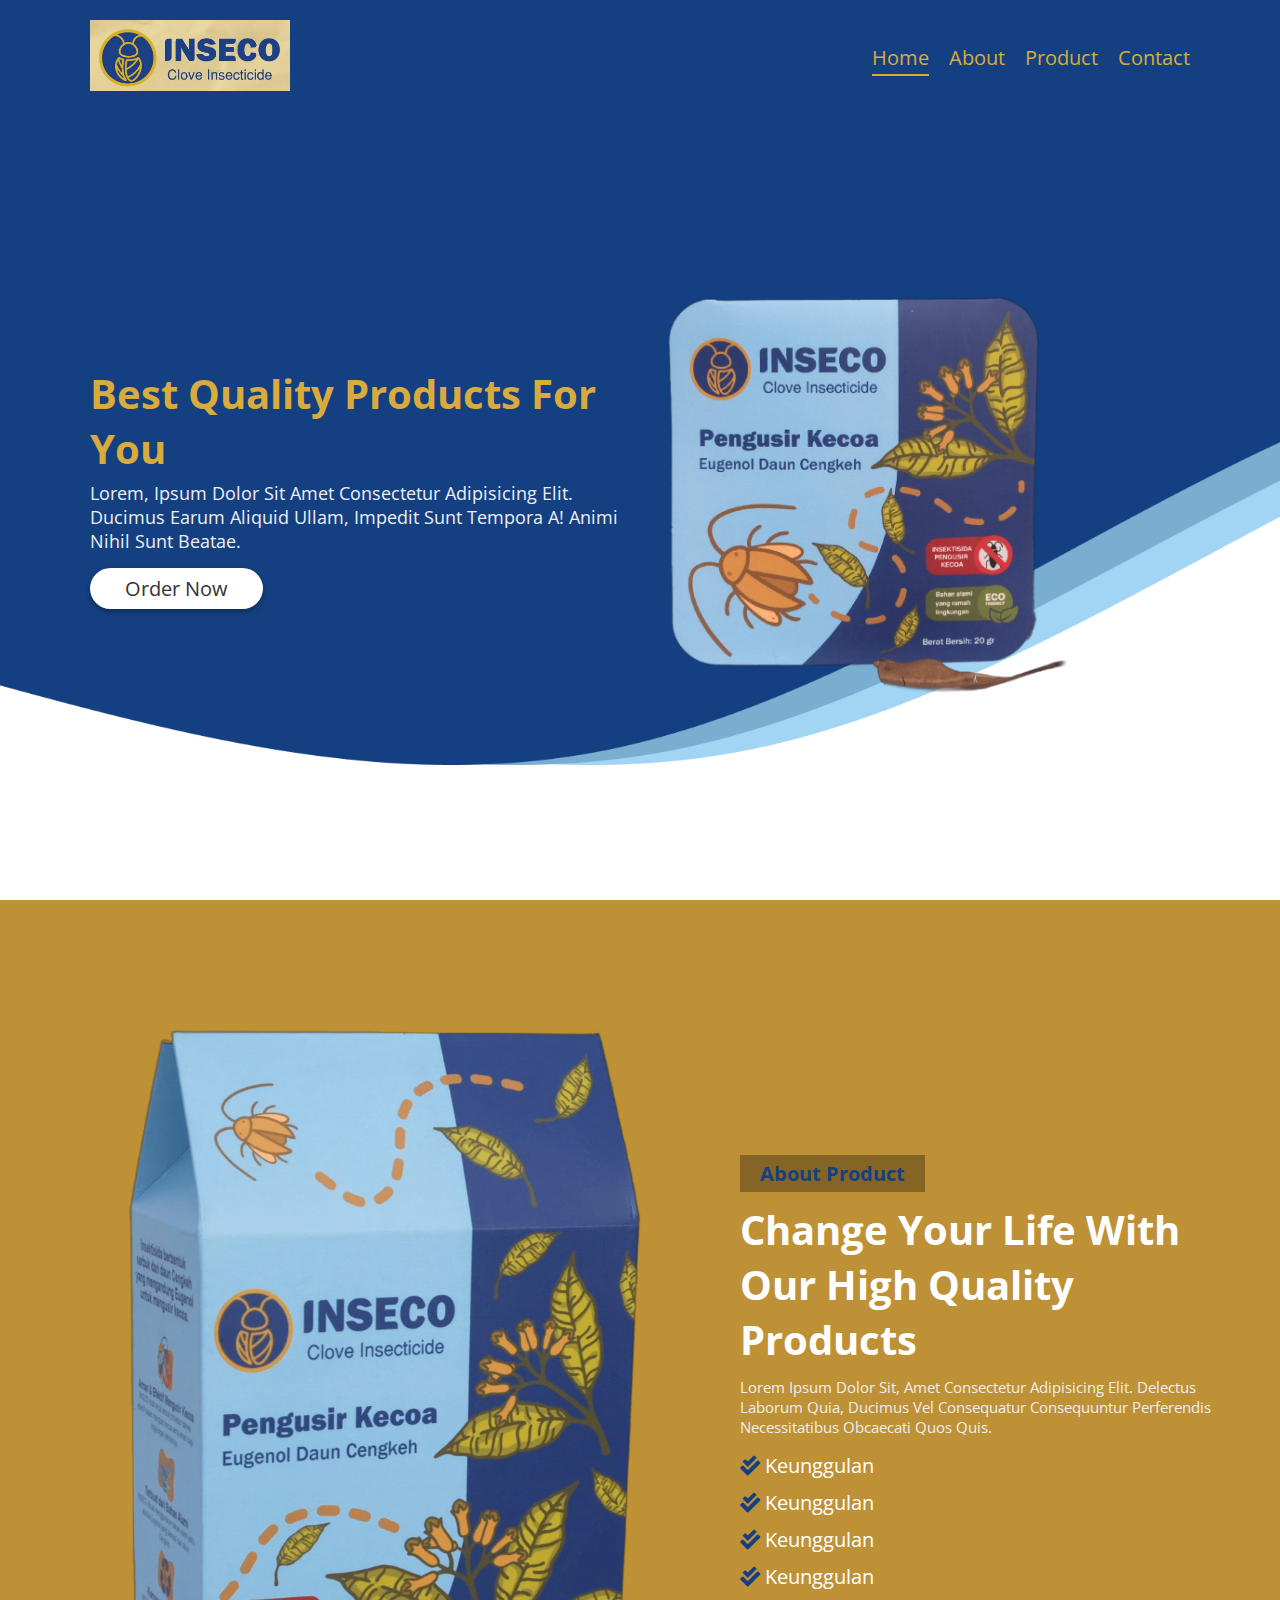
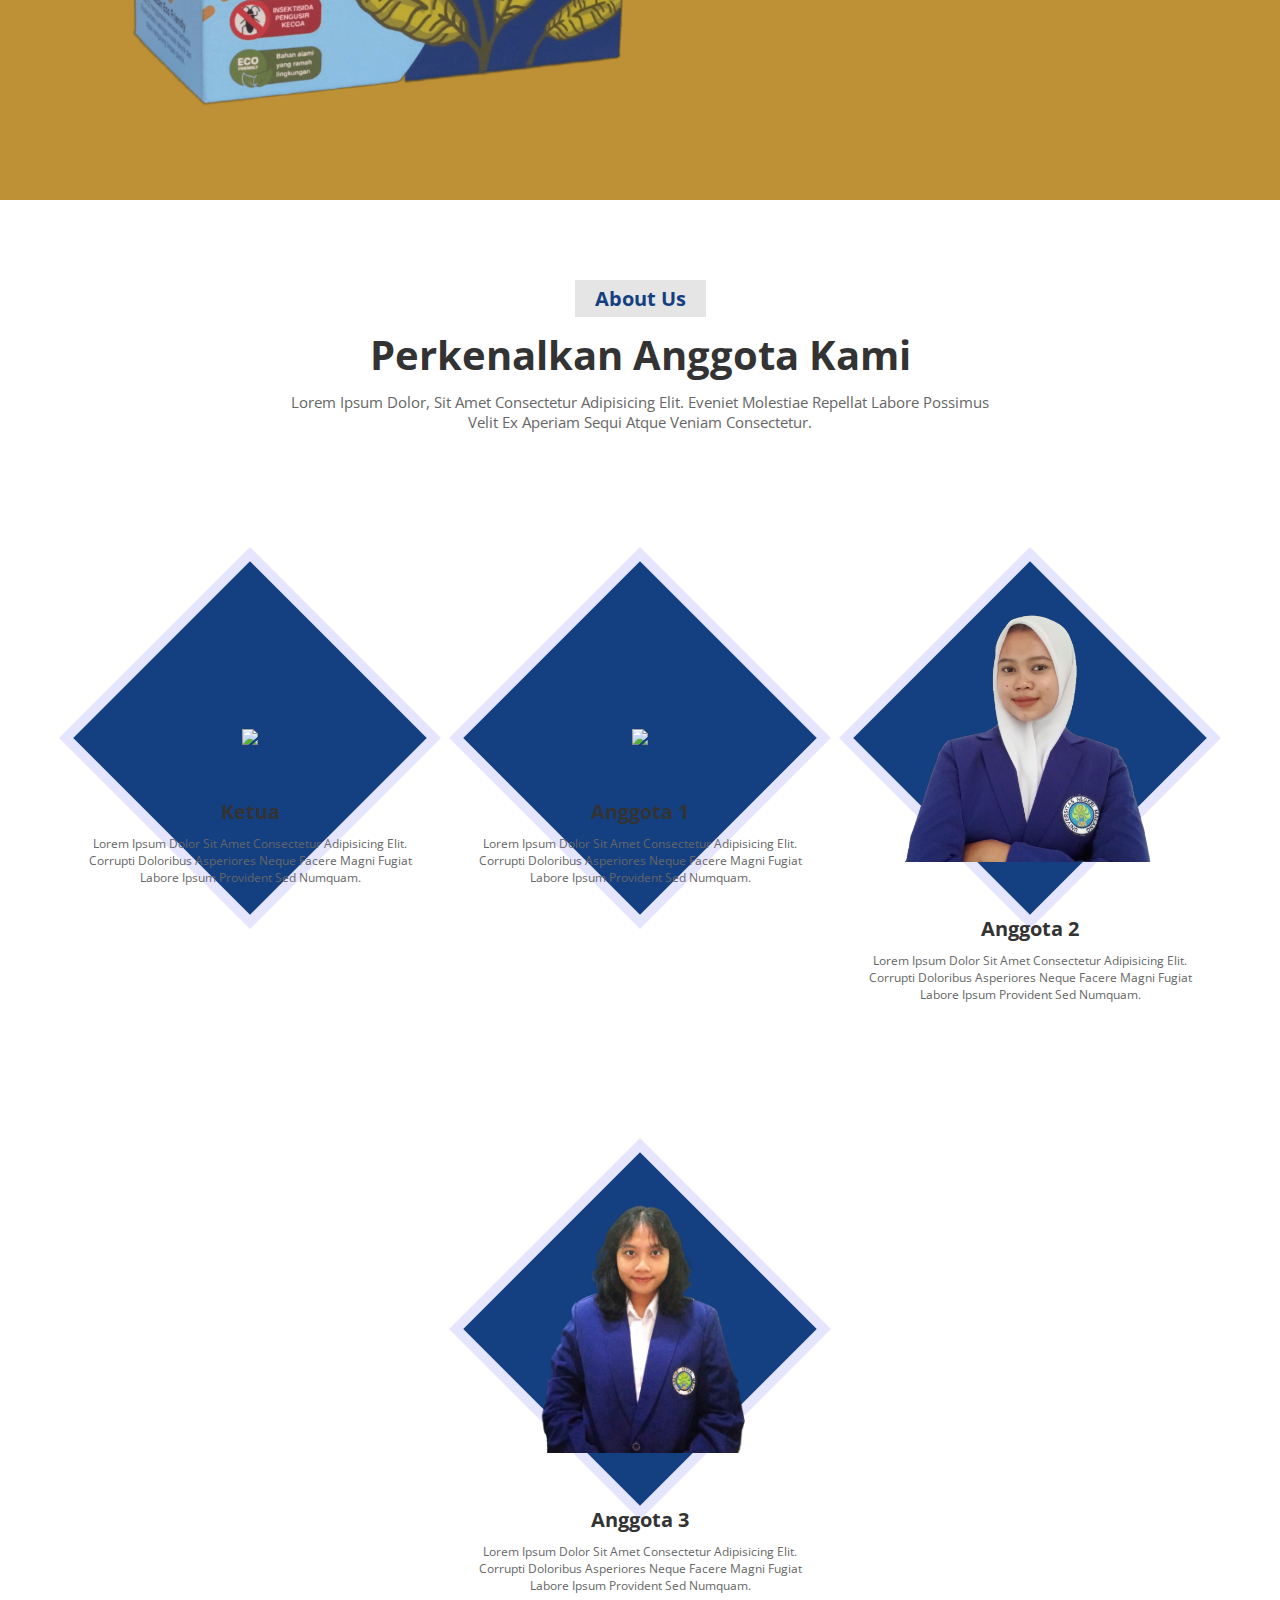
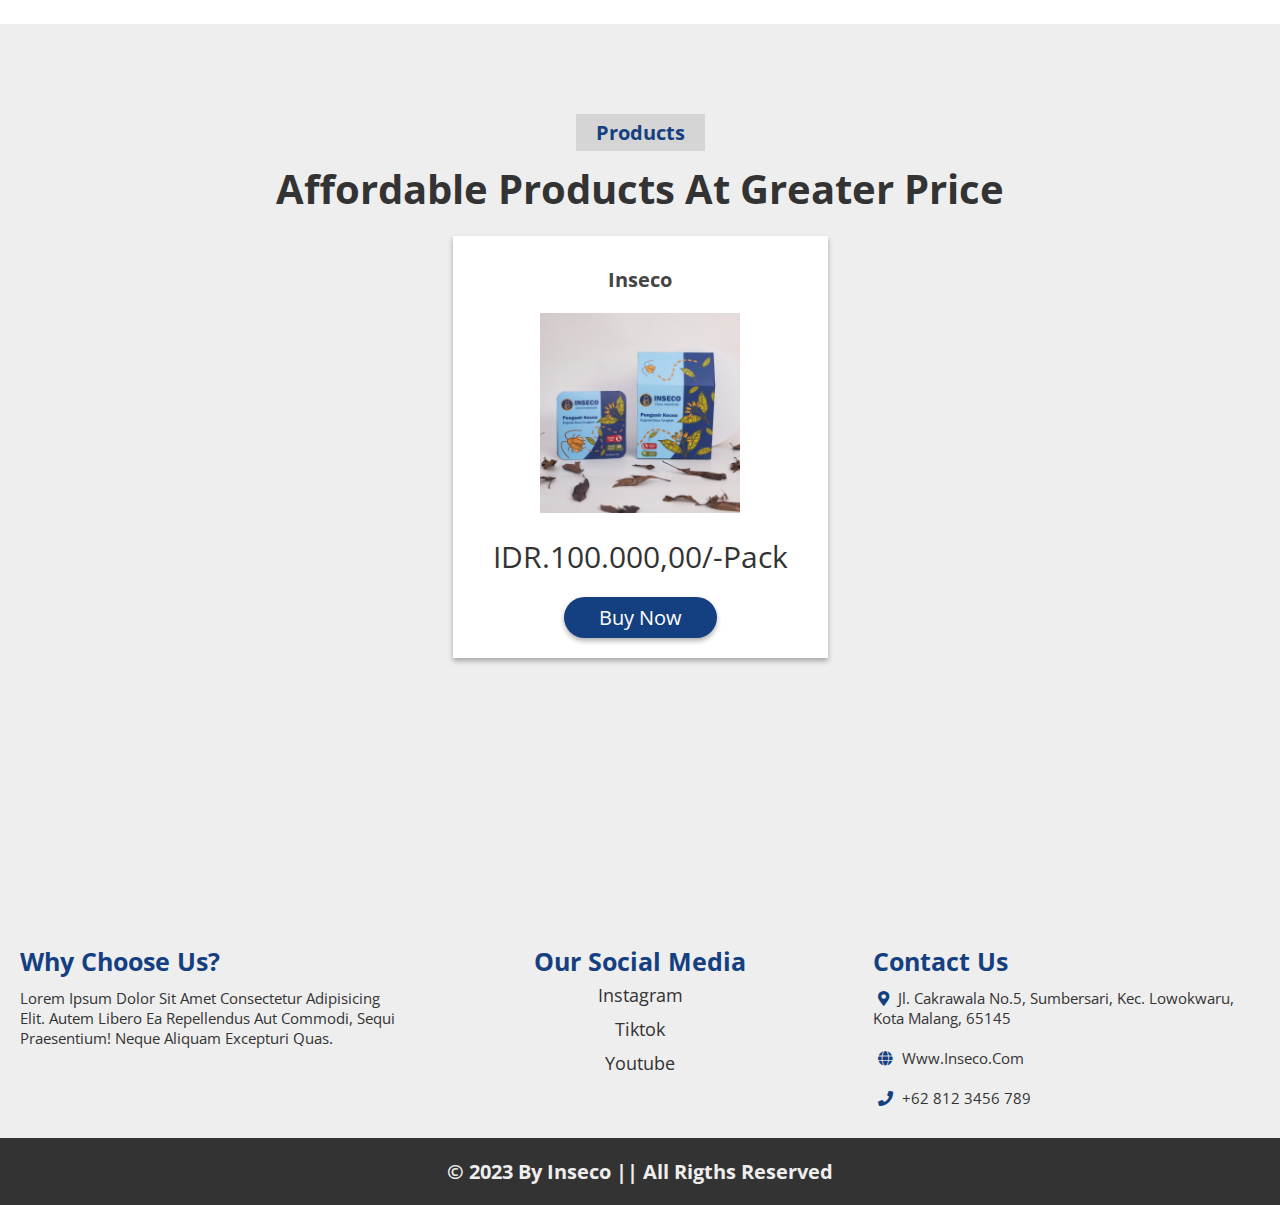
==== index.html @ 04ae98c9 "- Adding Mayor Section" ====
<!DOCTYPE html>
<html lang="en">
<head>
    <meta charset="UTF-8">
    <meta name="viewport" content="width=device-width, initial-scale=1.0">
    <title>Complete Responsive Product Landing Page Website Design Tutorial</title>

    <!-- google fonts cdn link  -->
    <link rel="preconnect" href="https://fonts.gstatic.com">
    <link href="https://fonts.googleapis.com/css2?family=Open+Sans:wght@300;400;600&display=swap" rel="stylesheet">

    <!-- font awesome cdn link  -->
    <link rel="stylesheet" href="https://cdnjs.cloudflare.com/ajax/libs/font-awesome/5.15.2/css/all.min.css">

    <!-- custom css file link  -->
    <link rel="stylesheet" href="style.css">

</head>
<body>
    
<!-- heading section starts  -->

<header>

    <a href="#" class="logo">
        <!-- <i class="fas fa-headphones"></i>BeatUp -->
        <img src="logo.png" alt="">
    </a>

    <div id="menu" class="fas fa-bars"></div>

    <nav class="navbar">
        <ul>
            <li><a class="active" href="#home">home</a></li>
            <li><a href="#about">about</a></li>
            <li><a href="#product">product</a></li>
            <li><a href="#contact">contact</a></li>
        </ul>
    </nav>

</header>

<!-- heading section ends -->

<!-- home section starts  -->

<section class="home" id="home">

    <div class="content">
        <h1>best quality products for you</h1>
        <p>Lorem, ipsum dolor sit amet consectetur adipisicing elit. Ducimus earum aliquid ullam, impedit sunt tempora a! Animi nihil sunt beatae.</p>
        <a href="#"><button class="btn">order now</button></a>
    </div>

    <div class="image">
        <img src="assets/img/home.png" alt="">
    </div>

</section>

<!-- home section ends -->

<!-- about section starts  -->

<section class="about" id="about">

    <div class="image">
        <img src="assets/img/about.png" alt="">
    </div>

    <div class="content">
        <h1 class="heading">about product</h1>
        <h3>change your life with our high quality products</h3>
        <p>Lorem ipsum dolor sit, amet consectetur adipisicing elit. Delectus laborum quia, ducimus vel consequatur consequuntur perferendis necessitatibus obcaecati quos quis.</p>
        <ul>
            <li> <i class="fas fa-check-double"></i> keunggulan </li>
            <li> <i class="fas fa-check-double"></i> keunggulan </li>
            <li> <i class="fas fa-check-double"></i> keunggulan </li>
            <li> <i class="fas fa-check-double"></i> keunggulan </li>
        </ul>
    </div>

</section>

<!-- about section ends -->

<!-- features section starts  -->

<section class="features" id="features">

<h1 class="heading">About Us</h1>

<h1 class="title">Perkenalkan Anggota Kami</h1>

<p class="description">Lorem ipsum dolor, sit amet consectetur adipisicing elit. Eveniet molestiae repellat labore possimus velit ex aperiam sequi atque veniam consectetur.</p>

<div class="box-container">

    <div class="box">
        <img src="assets/img/c1.png">
        <h3>Ketua</h3>
        <p>Lorem ipsum dolor sit amet consectetur adipisicing elit. Corrupti doloribus asperiores neque facere magni fugiat labore ipsum provident sed numquam.</p>
    </div>

    <div class="box">
        <img src="assets/img/c2.png">
        <h3>Anggota 1</h3>
        <p>Lorem ipsum dolor sit amet consectetur adipisicing elit. Corrupti doloribus asperiores neque facere magni fugiat labore ipsum provident sed numquam.</p>
    </div>

    <div class="box">
        <img src="assets/img/c3.png">
        <h3>Anggota 2</h3>
        <p>Lorem ipsum dolor sit amet consectetur adipisicing elit. Corrupti doloribus asperiores neque facere magni fugiat labore ipsum provident sed numquam.</p>
    </div>

    <div class="box">
        <img src="assets/img/c4.png">
        <h3>Anggota 3</h3>
        <p>Lorem ipsum dolor sit amet consectetur adipisicing elit. Corrupti doloribus asperiores neque facere magni fugiat labore ipsum provident sed numquam.</p>
    </div>

</div>

</section>

<!-- features section ends -->

<!-- Product section starts  -->

<section class="product" id="product">

<h1 class="heading">products</h1>

<h1 class="title">affordable products at greater price</h1>

<div class="box-container">

    <div class="box">
        <h3>inseco</h3>
        <img src="assets/img/2.jpg" alt="">
        <span class="price">IDR.100.000,00/-pack</span>
        <a href="#"><button class="btn">buy now</button></a>
    </div>

    <!-- <div class="box">
        <h3>new headphones</h3>
        <img src="images/product-2.png" alt="">
        <span class="price">$40/-</span>
        <a href="#"><button class="btn">buy now</button></a>
    </div>

    <div class="box">
        <h3>new headphones</h3>
        <img src="images/product-3.png" alt="">
        <span class="price">$60/-</span>
        <a href="#"><button class="btn">buy now</button></a>
    </div>

    <div class="box">
        <h3>new headphones</h3>
        <img src="images/product-4.png" alt="">
        <span class="price">$55/-</span>
        <a href="#"><button class="btn">buy now</button></a>
    </div> -->

</div>

</section>

<!-- Product section ends -->

<!-- contact section starts  -->

<!-- <section class="contact" id="contact">

<h1 class="heading">contact</h1>

<h1 class="title">contact us for latest updates</h1>

<form action="">

    <div class="inputBox">
        <input type="text" placeholder="first name">
        <input type="text" placeholder="last name">
    </div>

    <div class="inputBox">
        <input type="email" placeholder="your email">
        <input type="password" placeholder="your password">
    </div>

    <textarea name="" id="" cols="30" rows="10" placeholder="message"></textarea>

    <input type="submit" value="message" class="btn">

</form>

</section> -->

<!-- contact section ends -->

<!-- faq section starts  -->

<!-- <section class="faq" id="faq">

<h1 class="heading">FAQ</h1>

<h1 class="title">what people asks from us</h1>

<div class="row">

    <div class="image">
        <img src="images/faq-img.svg" alt="">
    </div>

    <div class="accordion-container">

        <div class="accordion">
            <h1 class="accordion-heading">
                Lorem ipsum dolor sit amet consectetur adipisicing elit. Dolor, animi!
            </h1>
            <p class="accordion-content">
                Lorem ipsum dolor sit amet consectetur adipisicing elit. Praesentium ipsam, fuga sit nostrum minus culpa cumque veniam earum facilis architecto.
                Lorem ipsum dolor sit amet consectetur, adipisicing elit. Quos, cupiditate.
            </p>
        </div>

        <div class="accordion">
            <h1 class="accordion-heading">
                Lorem ipsum dolor sit amet consectetur adipisicing elit. Dolor, animi!
            </h1>
            <p class="accordion-content">
                Lorem ipsum dolor sit amet consectetur adipisicing elit. Praesentium ipsam, fuga sit nostrum minus culpa cumque veniam earum facilis architecto.
                Lorem ipsum dolor sit amet consectetur, adipisicing elit. Quos, cupiditate.
            </p>
        </div>

        <div class="accordion">
            <h1 class="accordion-heading">
                Lorem ipsum dolor sit amet consectetur adipisicing elit. Dolor, animi!
            </h1>
            <p class="accordion-content">
                Lorem ipsum dolor sit amet consectetur adipisicing elit. Praesentium ipsam, fuga sit nostrum minus culpa cumque veniam earum facilis architecto.
                Lorem ipsum dolor sit amet consectetur, adipisicing elit. Quos, cupiditate.
            </p>
        </div>

        <div class="accordion">
            <h1 class="accordion-heading">
                Lorem ipsum dolor sit amet consectetur adipisicing elit. Dolor, animi!
            </h1>
            <p class="accordion-content">
                Lorem ipsum dolor sit amet consectetur adipisicing elit. Praesentium ipsam, fuga sit nostrum minus culpa cumque veniam earum facilis architecto.
                Lorem ipsum dolor sit amet consectetur, adipisicing elit. Quos, cupiditate.
            </p>
        </div>

        <div class="accordion">
            <h1 class="accordion-heading">
                Lorem ipsum dolor sit amet consectetur adipisicing elit. Dolor, animi!
            </h1>
            <p class="accordion-content">
                Lorem ipsum dolor sit amet consectetur adipisicing elit. Praesentium ipsam, fuga sit nostrum minus culpa cumque veniam earum facilis architecto.
                Lorem ipsum dolor sit amet consectetur, adipisicing elit. Quos, cupiditate.
            </p>
        </div>

    </div>

</div>

</section> -->

<!-- faq section ends -->

<!-- footer section starts  -->

<section class="footer">

<div class="box-container">

    <div class="box">
        <h3>why choose us?</h3>
        <p>Lorem ipsum dolor sit amet consectetur adipisicing elit. Autem libero ea repellendus aut commodi, sequi praesentium! Neque aliquam excepturi quas.</p>
    </div>

    <div class="box">
        <h3>Our Social Media</h3>
        <a href="#">Instagram</a>
        <a href="#">Tiktok</a>
        <a href="#">Youtube</a>
    </div>

    <div class="box">
        <h3>Contact Us</h3>
        <p> <i class="fas fa-map-marker-alt"></i> Jl. Cakrawala No.5, Sumbersari, Kec. Lowokwaru, Kota Malang, 65145 </p>
        <p> <i class="fas fa-globe"></i> www.inseco.com </p>
        <p> <i class="fas fa-phone"></i> +62 812 3456 789</p>
    </div>

</div>

<h1 class="credit">&#169; 2023 by Inseco || All rigths reserved</h1>

</section>

<!-- footer section ends -->























<!-- jquery cdn link  -->
<script src="https://cdnjs.cloudflare.com/ajax/libs/jquery/3.5.1/jquery.min.js"></script>

<!-- custom js file link  -->
<script src="main.js"></script>

</body>
</html>
---- style.css ----
:root{
    --main-color-1:#144081;
    --main-color-2:#79AED0;
    --main-color-3:#A2D5F4;
    --secondary-color-1:#BE9136;
    --secondary-color-2:#D9AA3E;
    --secondary-color-3:#E9CC92;
}

*{
    font-family: 'Open Sans', sans-serif;
    margin:0; padding:0;
    box-sizing: border-box;
    outline: none;
    text-decoration: none;
    transition: all .2s linear;
    text-transform: capitalize;
}

*::selection{
    background:var(--main-color-1);
    color:#fff;
}

html{
    font-size: 62.5%;
    overflow-x: hidden;
}

body{
    overflow-x: hidden;
}

.btn{
    font-size: 2rem;
    padding:.7rem 3.5rem;
    border-radius: 5rem;
    color:#fff;
    background:var(--main-color-1);
    margin-top: 1rem;
    box-shadow: 0 .3rem .5rem rgba(0,0,0,.3);
    cursor: pointer;
    border:none;
    overflow: hidden;
    position: relative;
    z-index: 0;
}

.btn::before{
    content: '';
    position: absolute;
    top:0; right: 0;
    height:100%;
    width:0%;
    background:var(--secondary-color-1);
    z-index: -1;
    transition: .2s linear;
}

.btn:hover::before{
    left: 0;
    width:100%;
}

.heading{
    padding:.5rem 2rem;
    font-size: 2rem;
    background:rgba(0,0,0,.1);
    color:var(--main-color-1);
    display: inline-block;
    margin:1rem 0;
}

.title{
    font-size: 4rem;
    color:#333;
    padding:0 1rem;
    text-align: center;
}

header{
    width:100%;
    display: flex;
    align-items: center;
    justify-content: space-between;
    position: fixed;
    top:0; left: 0;
    z-index: 1000;
    padding:2rem 7%;
    background:var(--main-color-1);
}

header .logo{
    /* font-size: 1rem;
    color:#fff; */
}

header .logo img{
    width: 200px;
}

/* header .logo i{
    padding:0 .5rem;
} */

header .navbar ul{
    display: flex;
    align-items: center;
    justify-content: space-between;
    list-style: none;
}

header .navbar ul li a{
    font-size: 2rem;
    margin-left: 2rem;
    color:var(--secondary-color-2);
    position: relative;
}

header .navbar ul li a::before{
    content: '';
    position: absolute;
    bottom:-.5rem; right:0;
    width:0%;
    height:.2rem;
    background:var(--secondary-color-2);
    transition: .2s linear;
}

header .navbar ul li a.active::before,
header .navbar ul li a:hover::before{
    left:0;
    width:100%;
}

header #menu{
    font-size: 3rem;
    color:#fff;
    cursor: pointer;
    display: none;
}

.home{
    min-height: 100vh;
    display: flex;
    align-items: center;
    justify-content: center;
    flex-wrap: wrap;
    background:url(hero-img.png) no-repeat;
    background-size: 140% 85%;
    background-position: top;
    padding:1.5rem 7%;
    padding-top: 4rem;;
}

.home .image{
    flex:1 1 40rem;
    padding-top: 6rem;
}

.home .image img{
    width:80%;
}

.home .content{
    flex:1 1 40rem;
    padding-top: 5rem;
}

.home .content h1{
    font-size: 4rem;
    color:var(--secondary-color-2);
}

.home .content p{
    font-size: 1.8rem;
    color:#eee;
    padding:.5rem 0;
}

.home .content .btn{
    background:#fff;
    color:#333;
}

.home .content .btn:hover{
    color:#fff;
}

.about{
    min-height: 100vh;
    display: flex;
    align-items: center;
    justify-content: center;
    flex-wrap: wrap;
    background:var(--secondary-color-1);
    padding:2rem;
    padding-top: 6rem;
}

.about .image{
    flex:1 1 40rem;
    text-align: center;
    padding:4rem 0;
}

.about .image img{
    height:80vh;
}

.about .content{
    flex:1 1 40rem;
}

.about .content h3{
    font-size: 4rem;
    color:#fff;
}

.about .content .heading{
    background:rgba(0,0,0,.3);
}

.about .content p{
    font-size: 1.5rem;
    color:#eee;
    padding:1rem 0;
}

.about .content ul li{
    list-style: none;
    font-size: 2rem;
    color:#fff;
    padding:.5rem 0;
}

.about .content ul li i{
    color:var(--main-color-1);
}

.features{
    min-height: 100vh;
    text-align: center;
    padding-top: 7rem;
}

.features .description{
    padding:1rem 0;
    margin:0 auto;
    width:70rem;
    color:#666;
    font-size: 1.5rem;
}

.features .box-container{
    display: flex;
    align-items: center;
    justify-content: center;
    flex-wrap: wrap;
}

.features .box-container .box{
    margin:2rem;
    width:35rem;
    z-index: 0;
    position: relative;
}

.features .box-container .box::before{
    content: '';
    position: absolute;
    top:50%; left:50%;
    transform: translate(-50%, -50%) rotate(45deg);
    background:var(--main-color-1);
    height: 25rem;
    width: 25rem;
    z-index: -1;
    box-shadow: 0 0 0 1rem rgba(0, 0, 255, .1);
}

.features .box-container .box img{
    margin-top: 150px;
    width: 250px;
    /* margin-bottom: 8rem; */
}

.features .box-container .box i{
    color: var(--main-color-1);
    font-size: 4.5rem;
    margin:8rem 0;
}

.features .box-container .box h3{
    color:#333;
    font-size: 2rem;
    margin-top: 50px;
}

.features .box-container .box p{
    color:#666;
    font-size: 1.2rem;
    padding:1rem 0;
}

.product{
    min-height: 100vh;
    text-align: center;
    background:#eee;
    padding:1rem;
    padding-top: 8rem;
}

.product .box-container{
    display: flex;
    align-items: center;
    justify-content: center;
    flex-wrap: wrap;
    padding:1rem 0;
}

.product .box-container .box{
    margin:1rem;
    background:#fff;
    box-shadow: 0 .3rem .5rem rgba(0,0,0,.3);
    padding:2rem 4rem;
}

.product .box-container .box h3{
    padding:1rem 0;
    font-size: 2rem;
    color:#444;
}

.product .box-container .box .price{
    padding:1rem 0;
    font-size: 3rem;
    color:#333;
    display: block;
}

.product .box-container .box img{
    height:20rem;
    width:20rem;
    margin:1rem 0;
}

.contact{
    min-height: 100vh;
    text-align: center;
    background:linear-gradient(rgba(0,0,0,.7),rgba(0,0,0,.7)), url(../images/contact.jpg) no-repeat;
    background-position: center;
    background-size: cover;
    background-attachment: fixed;
    padding:1rem;
    padding-top: 8rem;
}

.contact .heading{
    background:rgba(0,0,0,.5);
    color:#fff;
}

.contact .title{
    color:#fff;
}

.contact form{
    width:85%;
    margin:1rem auto;
}

.contact form .inputBox{
    display: flex;
    justify-content: space-between;
    flex-wrap: wrap;
}

.contact form .inputBox input, .contact form textarea{
    height:4rem;
    width:49%;
    padding:0 1rem;
    margin:1rem 0;
    font-size: 2rem;
    border:.2rem solid #eee;
    background:none;
    text-transform: none;
    color:#fff;
}

.contact form .inputBox input::placeholder, .contact form textarea::placeholder{
    color:#ccc;
}

.contact form .inputBox input:focus, .contact form textarea:focus{
    border-color:var(--main-color-1);
}

.contact form textarea{
    height:20rem;
    width:100%;
    padding:1rem;
    resize: none;
}

.contact form .btn:hover{
    background:#fff;
    color:#333;
}

.faq{
    text-align: center;
    padding:.5rem;
    padding-top: 8rem;
    min-height: 100vh;
}

.faq .row{
    display: flex;
    align-items: center;
    justify-content: center;
    flex-wrap: wrap;
}

.faq .row .image{
    flex:1 1 40rem;
    padding:.5rem;
}

.faq .row .image img{
    height:65vh;
    width:100%;
}

.faq .row .accordion-container{
    flex:1 1 40rem;
    padding:1rem;
}

.faq .row .accordion-container .accordion{
    text-align: left;
    padding:.5rem 0;
}

.faq .row .accordion-container .accordion .accordion-heading{
    color:#fff;
    background:var(--main-color-1);
    padding:1rem;
    font-size: 1.8rem;
    cursor: pointer;
}

.faq .row .accordion-container .accordion .accordion-content{
    color:#333;
    padding:1rem;
    font-size: 1.3rem;
    border:.2rem solid var(--main-color-1);
    display: none;
}

.faq .row .accordion-container .accordion:nth-child(1) .accordion-content{
    display: block;
}

.footer{
    background:#eee;
}

.footer .box-container{
    display: flex;
    justify-content: center;
    flex-wrap: wrap;
}

.footer .box-container .box{
    flex:1 1 30rem;
    margin:2rem;
}

.footer .box-container .box h3{
    font-size: 2.5rem;
    color:var(--main-color-1);
}

.footer .box-container .box p{
    font-size: 1.5rem;
    color:#333;
    padding:1rem 0;
}

.footer .box-container .box p i{
    padding:0 .5rem;
    color:var(--main-color-1);
}

.footer .box-container .box:nth-child(2){
    text-align: center;
}

.footer .box-container .box a{
    font-size: 1.8rem;
    display:block;
    color:#333;
    padding:.5rem 0;
}

.footer a:hover{
    text-decoration: underline;
}

.footer .credit{
    padding:2rem 1rem;
    text-align: center;
    background:#333;
    color:#eee;
    font-size: 2rem;
}

.footer .credit a{
    color:#fff;
}



/* media queries  */

@media (max-width:930px){
    .home .content {
        padding-top: 10rem;
    }

    .home .image{
        padding-top: 3rem;
    }

    .home .image img{
        width: 100%;
    }
}

@media (max-width:768px){

    html{
        font-size: 55%;
    }

    header #menu{
        display: block;
    }
    
    header .navbar{
        position: fixed;
        top:-120%; left:0;
        width:100%;
        background:#fff;
        opacity: 0;
    }

    header .navbar ul{
        padding:2rem 0;
        flex-flow: column;
        justify-content: center;
    }

    header .navbar ul li a{
        font-size: 2.5rem;
        color:#333;
        display: block;
        margin:1rem 0;
    }

    header .navbar ul li a::before{
        background:#333;
    }

    .fa-times{
        transform: rotate(180deg);
    }

    header .navbar.nav-toggle{
        top:7.4rem;
        opacity: 1;
    }

    .home .content{
        text-align: center;
    }

    .features .description{
        width:auto;
        padding:1rem;
    }

    .contact form{
        width:95%;
    }

}

@media (max-width:500px){

    html{
        font-size: 50%;
    }

    .home .content h1{
        font-size: 3.5rem;
    }

    .about .image img{
        width:80%;
        height:auto;
    }

    .contact form .inputBox input{
        width:100%; 
    }

}
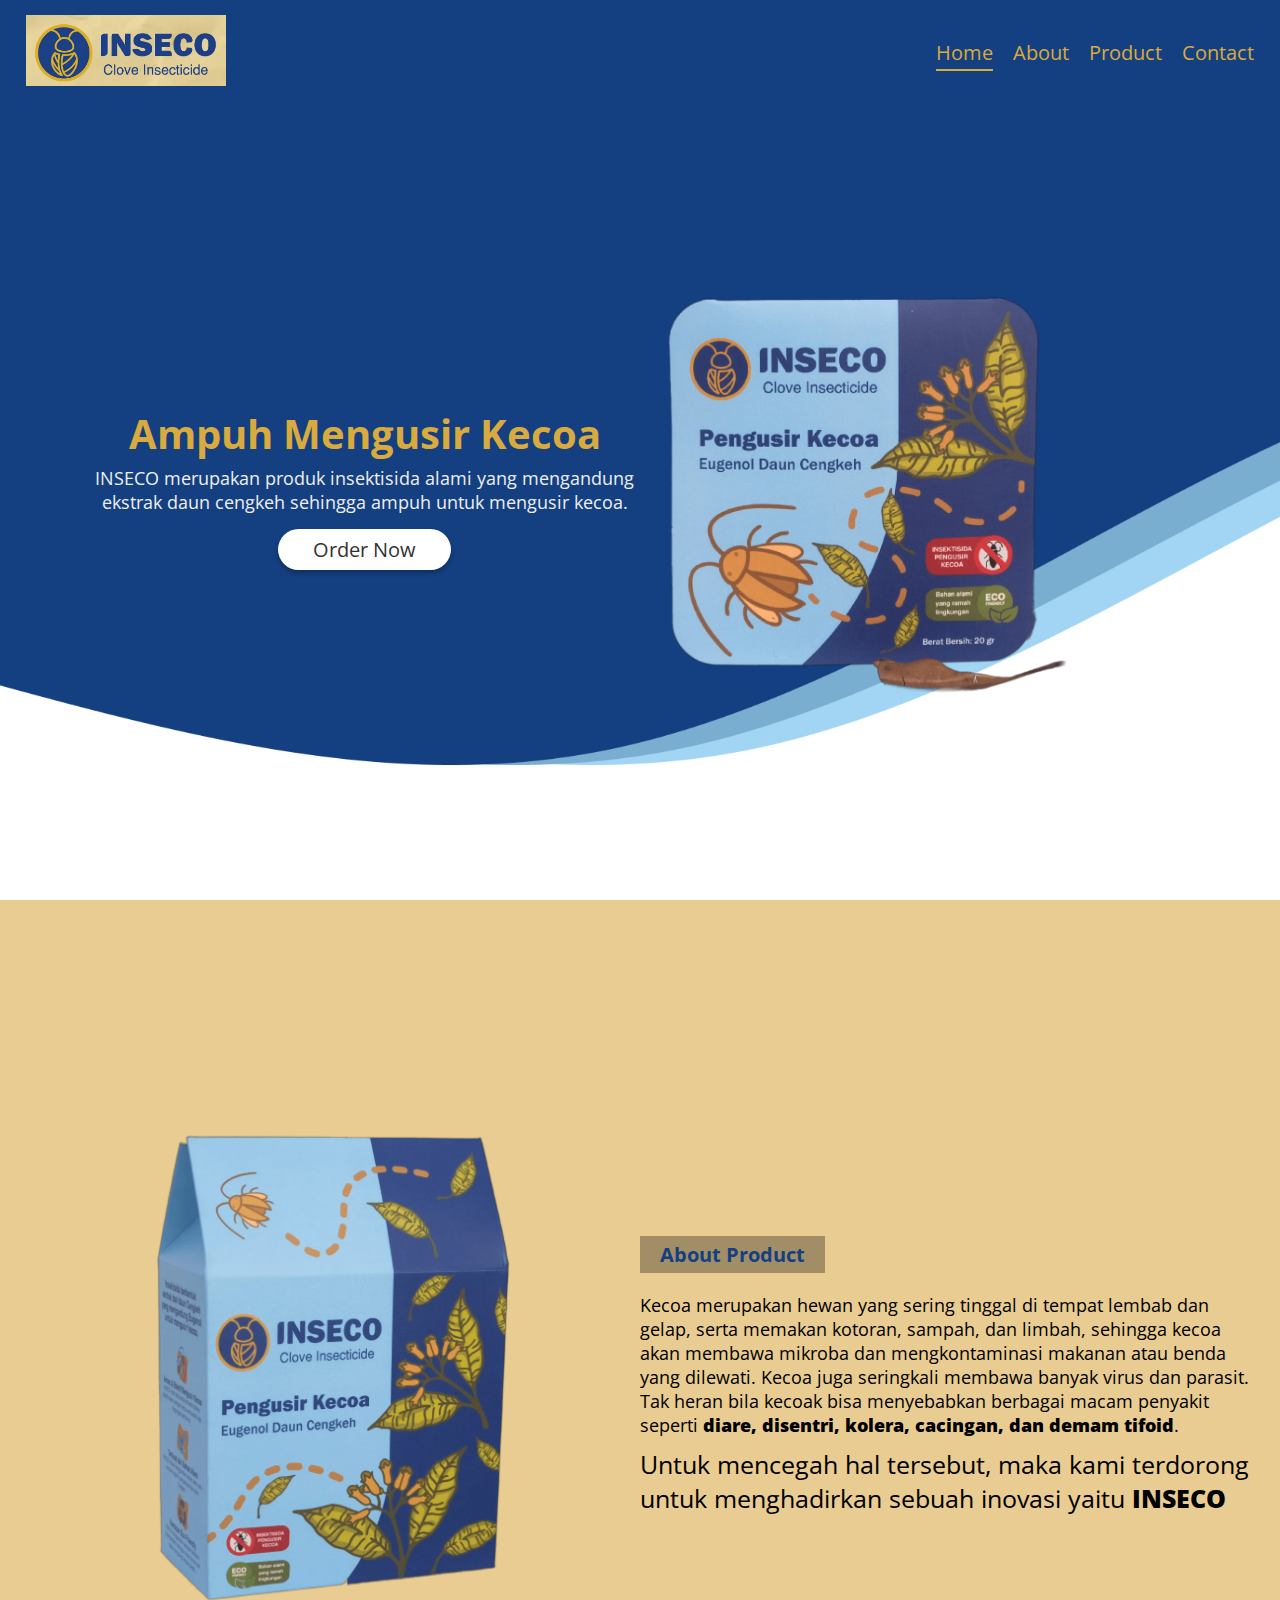
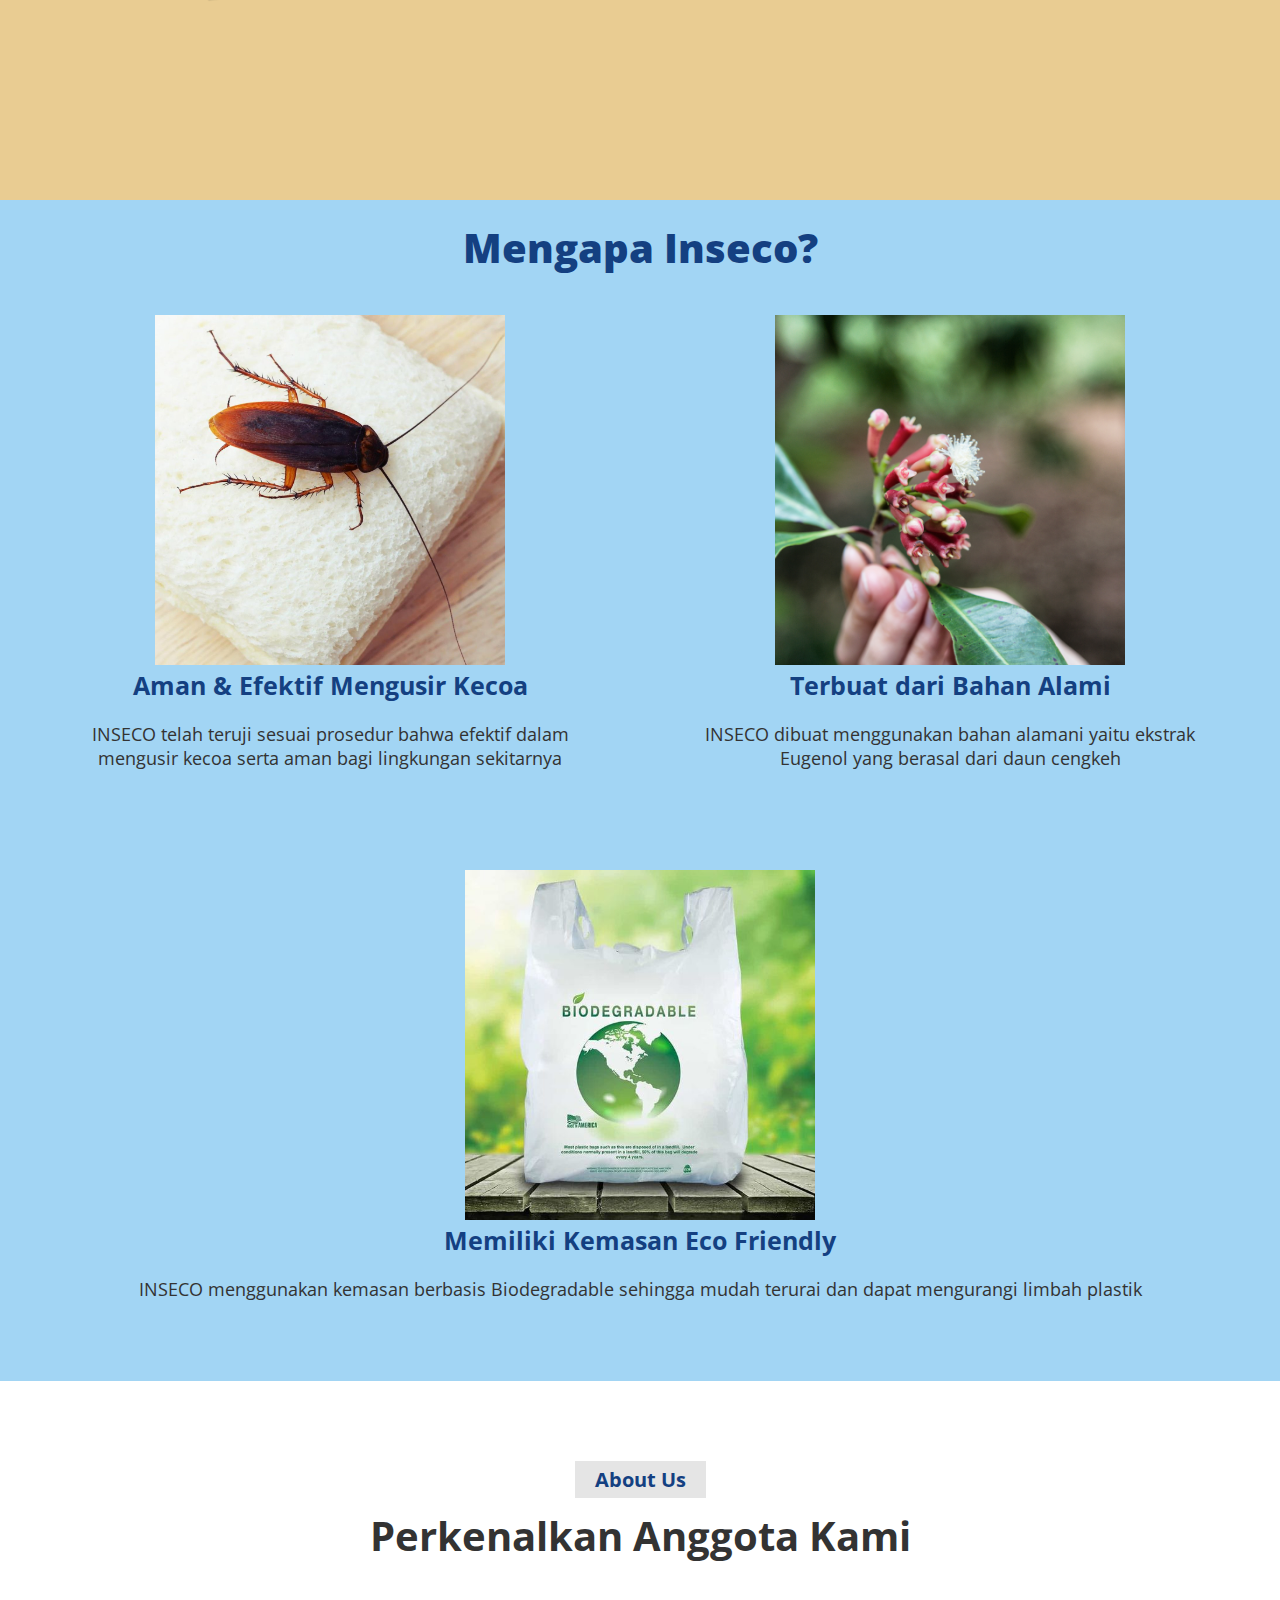
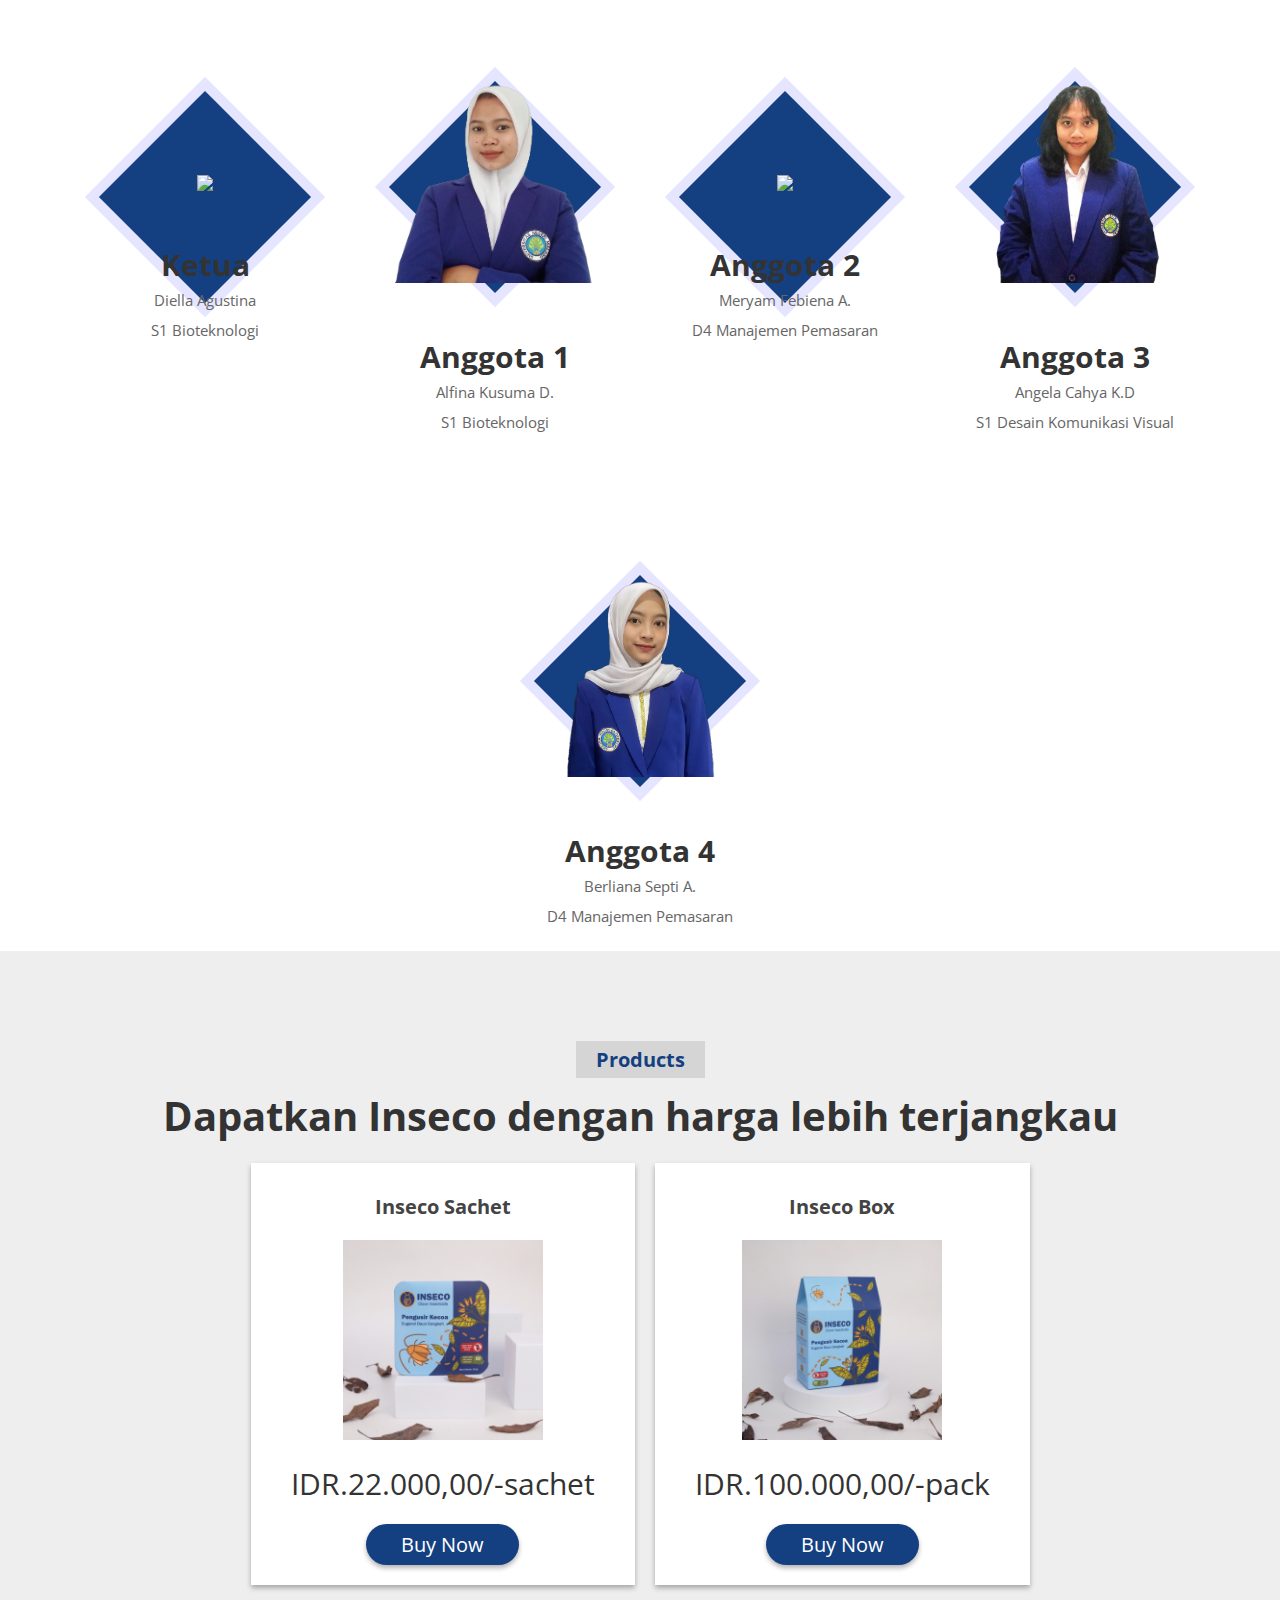
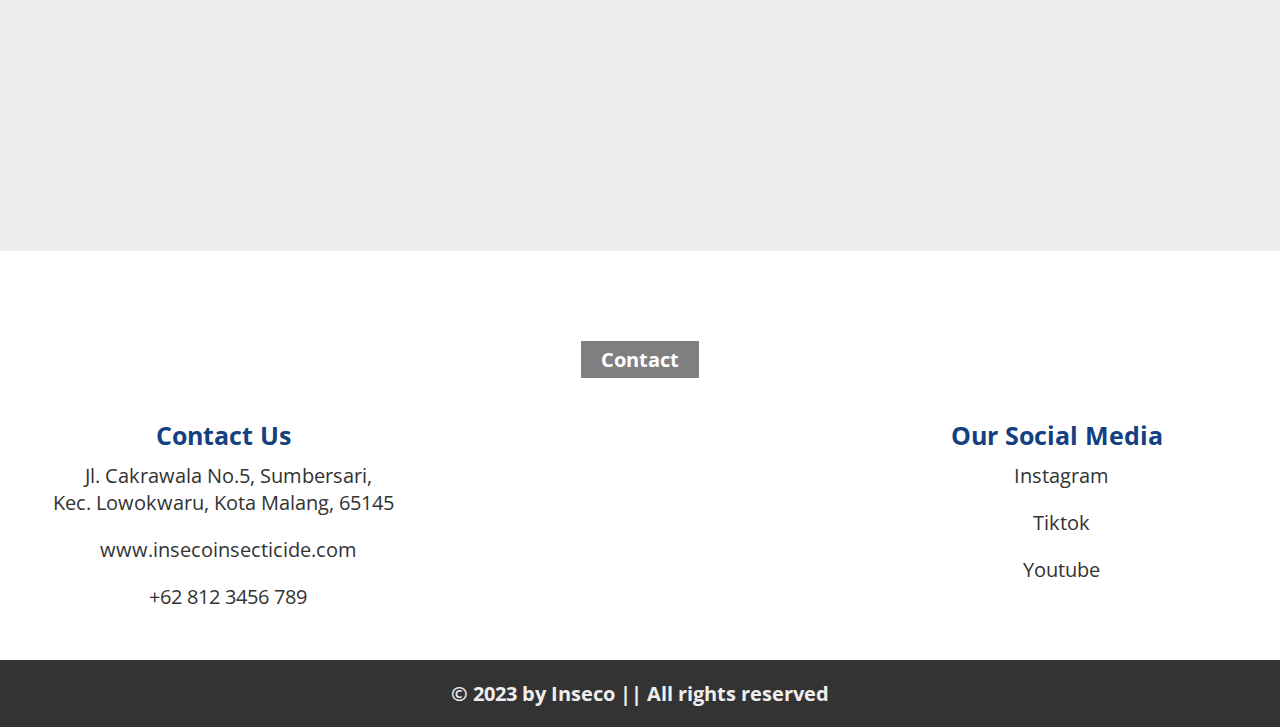
==== commit 639242f5: "- Adding Contact Section and Product Page" ====
--- a/index.html
+++ b/index.html
@@ -3,337 +3,403 @@
 <head>
     <meta charset="UTF-8">
     <meta name="viewport" content="width=device-width, initial-scale=1.0">
-    <title>Complete Responsive Product Landing Page Website Design Tutorial</title>
+    <title>Inseco</title>
 
     <!-- google fonts cdn link  -->
     <link rel="preconnect" href="https://fonts.gstatic.com">
     <link href="https://fonts.googleapis.com/css2?family=Open+Sans:wght@300;400;600&display=swap" rel="stylesheet">
 
     <!-- font awesome cdn link  -->
-    <link rel="stylesheet" href="https://cdnjs.cloudflare.com/ajax/libs/font-awesome/5.15.2/css/all.min.css">
+    <link rel="stylesheet" href="https://cdnjs.cloudflare.com/ajax/libs/font-awesome/6.4.2/css/all.min.css" integrity="sha512-z3gLpd7yknf1YoNbCzqRKc4qyor8gaKU1qmn+CShxbuBusANI9QpRohGBreCFkKxLhei6S9CQXFEbbKuqLg0DA==" crossorigin="anonymous" referrerpolicy="no-referrer" />
 
     <!-- custom css file link  -->
-    <link rel="stylesheet" href="style.css">
+    <link rel="stylesheet" href="assets/css/style.css">
 
 </head>
 <body>
     
-<!-- heading section starts  -->
-
-<header>
-
-    <a href="#" class="logo">
-        <!-- <i class="fas fa-headphones"></i>BeatUp -->
-        <img src="logo.png" alt="">
-    </a>
-
-    <div id="menu" class="fas fa-bars"></div>
-
-    <nav class="navbar">
-        <ul>
-            <li><a class="active" href="#home">home</a></li>
-            <li><a href="#about">about</a></li>
-            <li><a href="#product">product</a></li>
-            <li><a href="#contact">contact</a></li>
-        </ul>
-    </nav>
-
-</header>
-
-<!-- heading section ends -->
-
-<!-- home section starts  -->
-
-<section class="home" id="home">
-
-    <div class="content">
-        <h1>best quality products for you</h1>
-        <p>Lorem, ipsum dolor sit amet consectetur adipisicing elit. Ducimus earum aliquid ullam, impedit sunt tempora a! Animi nihil sunt beatae.</p>
-        <a href="#"><button class="btn">order now</button></a>
+    <!-- heading section starts  -->
+
+    <header>
+
+        <a href="#" class="logo">
+            <!-- <i class="fas fa-headphones"></i>BeatUp -->
+            <img src="logo.png" alt="">
+        </a>
+
+        <div id="menu" class="fas fa-bars"></div>
+
+        <nav class="navbar">
+            <ul>
+                <li><a class="active" href="#home">Home</a></li>
+                <li><a href="#about">About</a></li>
+                <li><a href="#product">Product</a></li>
+                <li><a href="#contact">Contact</a></li>
+            </ul>
+        </nav>
+
+    </header>
+
+    <!-- heading section ends -->
+
+    <!-- home section starts  -->
+
+    <section class="home" id="home">
+
+        <div class="content">
+            <h1>Ampuh Mengusir Kecoa</h1>
+            <p>
+                INSECO merupakan produk insektisida alami yang mengandung 
+                ekstrak daun cengkeh sehingga ampuh untuk mengusir kecoa.
+            </p>
+            <a href="#"><button class="btn">Order Now</button></a>
+        </div>
+
+        <div class="image">
+            <img src="assets/img/home.png" alt="">
+        </div>
+
+    </section>
+
+    <!-- home section ends -->
+
+    <!-- about section starts  -->
+
+    <section class="about" id="about">
+
+        <div class="image">
+            <img src="assets/img/about.png" alt="">
+        </div>
+
+        <div class="content">
+            <h1 class="heading">About Product</h1>
+            <p>
+                Kecoa merupakan hewan yang sering tinggal di tempat lembab dan gelap, serta 
+                memakan kotoran, sampah, dan limbah, sehingga kecoa akan membawa mikroba
+                dan mengkontaminasi makanan atau benda yang dilewati. Kecoa juga seringkali
+                membawa banyak virus dan parasit. Tak heran bila kecoak bisa menyebabkan 
+                berbagai macam penyakit seperti <span>diare, disentri, kolera, cacingan, dan demam tifoid</span>.
+            </p>
+            <h3>
+                Untuk mencegah hal tersebut, maka kami terdorong untuk menghadirkan sebuah 
+                inovasi yaitu <span>INSECO</span>
+            </h3>
+            <!-- <ul>
+                <li> <i class="fas fa-check-double"></i> keunggulan </li>
+                <li> <i class="fas fa-check-double"></i> keunggulan </li>
+                <li> <i class="fas fa-check-double"></i> keunggulan </li>
+                <li> <i class="fas fa-check-double"></i> keunggulan </li>
+            </ul> -->
+        </div>
+
+    </section>
+
+    <!-- about section ends -->
+
+    <section class="reasons">
+        <div class="content">
+            <h1 class="content">Mengapa Inseco?</h1>
+        </div>
+        <div class="box-container">
+            <div class="box">
+                <img src="assets/img/kecoa.jpg" alt="">
+                <h3>Aman & Efektif Mengusir Kecoa</h3>
+                <p>
+                    INSECO telah teruji sesuai prosedur bahwa efektif 
+                    dalam mengusir kecoa serta aman bagi lingkungan
+                    sekitarnya
+                </p>
+            </div>
+        
+            <div class="box">
+                <img src="assets/img/daun.png" alt="">
+                <h3>Terbuat dari Bahan Alami</h3>
+                <p>
+                    INSECO dibuat menggunakan bahan alamani yaitu ekstrak
+                    Eugenol yang berasal dari daun cengkeh
+                </p>
+            </div>
+        
+            <div class="box">
+                <img src="assets/img/kresek.jpg" alt="">
+                <h3>Memiliki Kemasan Eco Friendly</h3>
+                <p>
+                    INSECO menggunakan kemasan berbasis Biodegradable
+                    sehingga mudah terurai dan dapat mengurangi
+                    limbah plastik
+                </p>
+            </div>
+        
+        </div>
+    </section>
+
+    <!-- features section starts  -->
+
+    <section class="features" id="features">
+
+        <h1 class="heading">About Us</h1>
+
+        <h1 class="title">Perkenalkan Anggota Kami</h1>
+
+        <!-- <p class="description">Lorem ipsum dolor, sit amet consectetur adipisicing elit. Eveniet molestiae repellat labore possimus velit ex aperiam sequi atque veniam consectetur.</p> -->
+
+        <div class="box-container">
+
+            <div class="box">
+                <img src="assets/img/c1.png">
+                <h3>Ketua</h3>
+                <p>Diella Agustina</p>
+                <p>S1 Bioteknologi</p>
+            </div>
+
+            <div class="box">
+                <img src="assets/img/c3.png">
+                <h3>Anggota 1</h3>
+                <p>Alfina Kusuma D.</p> 
+                <p>S1 Bioteknologi</p>   
+            </div>
+
+            <div class="box">
+                <img src="assets/img/c2.png">
+                <h3>Anggota 2</h3>
+                <p>Meryam Febiena A.</p>
+                <p>D4 Manajemen Pemasaran</p>    
+            </div>
+
+            <div class="box">
+                <img src="assets/img/c4.png">
+                <h3>Anggota 3</h3>
+                <p>Angela Cahya K.D</p>    
+                <p>S1 Desain Komunikasi Visual</p>
+            </div>
+
+            <div class="box">
+                <img src="assets/img/c5.png">
+                <h3>Anggota 4</h3>
+                <p>Berliana Septi A.</p>
+                <p>D4 Manajemen Pemasaran</p>    
+            </div>
+        </div>
+
+    </section>
+
+    <!-- features section ends -->
+
+    <!-- Product section starts  -->
+
+    <section class="product" id="product">
+
+        <h1 class="heading">Products</h1>
+
+        <h1 class="title">Dapatkan Inseco dengan harga lebih terjangkau</h1>
+
+        <div class="box-container">
+
+            <div class="box">
+                <h3>Inseco Sachet</h3>
+                <img src="assets/img/5.jpg" alt="">
+                <span class="price">IDR.22.000,00/-sachet</span>
+                <a href="product_sachet.html"><button class="btn">Buy Now</button></a>
+            </div>
+
+            <div class="box">
+                <h3>Inseco Box</h3>
+                <img src="assets/img/7.jpg" alt="">
+                <span class="price">IDR.100.000,00/-pack</span>
+                <a href="product_box.html"><button class="btn">Buy Now</button></a>
+            </div>
+
+            <!--  <div class="box">
+                <h3>new headphones</h3>
+                <img src="images/product-3.png" alt="">
+                <span class="price">$60/-</span>
+                <a href="#"><button class="btn">buy now</button></a>
+            </div>
+
+            <div class="box">
+                <h3>new headphones</h3>
+                <img src="images/product-4.png" alt="">
+                <span class="price">$55/-</span>
+                <a href="#"><button class="btn">buy now</button></a>
+            </div> -->
+
+        </div>
+
+    </section>
+
+    <!-- Product section ends -->
+
+    <!-- contact section starts  -->
+
+    <section class="contact" id="contact">
+
+    <h1 class="heading">Contact</h1>
+
+    <!-- <h1 class="title">contact us for latest updates</h1> -->
+
+    <div class="contact-row">
+        <div class="social">
+            <div class="box">
+                <h3>Contact Us</h3>
+                <p> <i class="fas fa-map-marker-alt"></i> Jl. Cakrawala No.5, Sumbersari, <br>Kec. Lowokwaru, Kota Malang, 65145 </p>
+                <p> <i class="fas fa-globe"></i> www.insecoinsecticide.com </p>
+                <p> <i class="fas fa-phone"></i> +62 812 3456 789</p>
+            </div>
+        </div>
+
+        <div class="contact-image">
+            <img class="more" src="assets/img/WJY04866.jpg" alt="">
+            <img class="less" src="assets/img/contact.jpg" alt="">
+        </div>
+
+        <div class="address">
+            <div class="box">
+                <h3>Our Social Media</h3>
+                <a href="https://www.instagram.com/inseco_id/" target="_blank"> <i class="fa-brands fa-instagram"></i> Instagram</a>
+                <a href="https://www.tiktok.com/@inseco_id?_t=8foscscoqr0&_r=1" target="_blank"> <i class="fa-brands fa-tiktok"></i> Tiktok</a>
+                <a href="#"> <i class="fa-brands fa-youtube"></i>Youtube</a>
+            </div>
+        </div>
     </div>
 
-    <div class="image">
-        <img src="assets/img/home.png" alt="">
+    </section>
+
+    <!-- contact section ends -->
+
+    <!-- faq section starts  -->
+
+    <!-- <section class="faq" id="faq">
+
+    <h1 class="heading">FAQ</h1>
+
+    <h1 class="title">what people asks from us</h1>
+
+    <div class="row">
+
+        <div class="image">
+            <img src="images/faq-img.svg" alt="">
+        </div>
+
+        <div class="accordion-container">
+
+            <div class="accordion">
+                <h1 class="accordion-heading">
+                    Lorem ipsum dolor sit amet consectetur adipisicing elit. Dolor, animi!
+                </h1>
+                <p class="accordion-content">
+                    Lorem ipsum dolor sit amet consectetur adipisicing elit. Praesentium ipsam, fuga sit nostrum minus culpa cumque veniam earum facilis architecto.
+                    Lorem ipsum dolor sit amet consectetur, adipisicing elit. Quos, cupiditate.
+                </p>
+            </div>
+
+            <div class="accordion">
+                <h1 class="accordion-heading">
+                    Lorem ipsum dolor sit amet consectetur adipisicing elit. Dolor, animi!
+                </h1>
+                <p class="accordion-content">
+                    Lorem ipsum dolor sit amet consectetur adipisicing elit. Praesentium ipsam, fuga sit nostrum minus culpa cumque veniam earum facilis architecto.
+                    Lorem ipsum dolor sit amet consectetur, adipisicing elit. Quos, cupiditate.
+                </p>
+            </div>
+
+            <div class="accordion">
+                <h1 class="accordion-heading">
+                    Lorem ipsum dolor sit amet consectetur adipisicing elit. Dolor, animi!
+                </h1>
+                <p class="accordion-content">
+                    Lorem ipsum dolor sit amet consectetur adipisicing elit. Praesentium ipsam, fuga sit nostrum minus culpa cumque veniam earum facilis architecto.
+                    Lorem ipsum dolor sit amet consectetur, adipisicing elit. Quos, cupiditate.
+                </p>
+            </div>
+
+            <div class="accordion">
+                <h1 class="accordion-heading">
+                    Lorem ipsum dolor sit amet consectetur adipisicing elit. Dolor, animi!
+                </h1>
+                <p class="accordion-content">
+                    Lorem ipsum dolor sit amet consectetur adipisicing elit. Praesentium ipsam, fuga sit nostrum minus culpa cumque veniam earum facilis architecto.
+                    Lorem ipsum dolor sit amet consectetur, adipisicing elit. Quos, cupiditate.
+                </p>
+            </div>
+
+            <div class="accordion">
+                <h1 class="accordion-heading">
+                    Lorem ipsum dolor sit amet consectetur adipisicing elit. Dolor, animi!
+                </h1>
+                <p class="accordion-content">
+                    Lorem ipsum dolor sit amet consectetur adipisicing elit. Praesentium ipsam, fuga sit nostrum minus culpa cumque veniam earum facilis architecto.
+                    Lorem ipsum dolor sit amet consectetur, adipisicing elit. Quos, cupiditate.
+                </p>
+            </div>
+
+        </div>
+
     </div>
 
-</section>
-
-<!-- home section ends -->
-
-<!-- about section starts  -->
-
-<section class="about" id="about">
-
-    <div class="image">
-        <img src="assets/img/about.png" alt="">
-    </div>
-
-    <div class="content">
-        <h1 class="heading">about product</h1>
-        <h3>change your life with our high quality products</h3>
-        <p>Lorem ipsum dolor sit, amet consectetur adipisicing elit. Delectus laborum quia, ducimus vel consequatur consequuntur perferendis necessitatibus obcaecati quos quis.</p>
-        <ul>
-            <li> <i class="fas fa-check-double"></i> keunggulan </li>
-            <li> <i class="fas fa-check-double"></i> keunggulan </li>
-            <li> <i class="fas fa-check-double"></i> keunggulan </li>
-            <li> <i class="fas fa-check-double"></i> keunggulan </li>
-        </ul>
-    </div>
-
-</section>
-
-<!-- about section ends -->
-
-<!-- features section starts  -->
-
-<section class="features" id="features">
-
-<h1 class="heading">About Us</h1>
-
-<h1 class="title">Perkenalkan Anggota Kami</h1>
-
-<p class="description">Lorem ipsum dolor, sit amet consectetur adipisicing elit. Eveniet molestiae repellat labore possimus velit ex aperiam sequi atque veniam consectetur.</p>
-
-<div class="box-container">
-
-    <div class="box">
-        <img src="assets/img/c1.png">
-        <h3>Ketua</h3>
-        <p>Lorem ipsum dolor sit amet consectetur adipisicing elit. Corrupti doloribus asperiores neque facere magni fugiat labore ipsum provident sed numquam.</p>
-    </div>
-
-    <div class="box">
-        <img src="assets/img/c2.png">
-        <h3>Anggota 1</h3>
-        <p>Lorem ipsum dolor sit amet consectetur adipisicing elit. Corrupti doloribus asperiores neque facere magni fugiat labore ipsum provident sed numquam.</p>
-    </div>
-
-    <div class="box">
-        <img src="assets/img/c3.png">
-        <h3>Anggota 2</h3>
-        <p>Lorem ipsum dolor sit amet consectetur adipisicing elit. Corrupti doloribus asperiores neque facere magni fugiat labore ipsum provident sed numquam.</p>
-    </div>
-
-    <div class="box">
-        <img src="assets/img/c4.png">
-        <h3>Anggota 3</h3>
-        <p>Lorem ipsum dolor sit amet consectetur adipisicing elit. Corrupti doloribus asperiores neque facere magni fugiat labore ipsum provident sed numquam.</p>
-    </div>
-
-</div>
-
-</section>
-
-<!-- features section ends -->
-
-<!-- Product section starts  -->
-
-<section class="product" id="product">
-
-<h1 class="heading">products</h1>
-
-<h1 class="title">affordable products at greater price</h1>
-
-<div class="box-container">
-
-    <div class="box">
-        <h3>inseco</h3>
-        <img src="assets/img/2.jpg" alt="">
-        <span class="price">IDR.100.000,00/-pack</span>
-        <a href="#"><button class="btn">buy now</button></a>
-    </div>
-
-    <!-- <div class="box">
-        <h3>new headphones</h3>
-        <img src="images/product-2.png" alt="">
-        <span class="price">$40/-</span>
-        <a href="#"><button class="btn">buy now</button></a>
-    </div>
-
-    <div class="box">
-        <h3>new headphones</h3>
-        <img src="images/product-3.png" alt="">
-        <span class="price">$60/-</span>
-        <a href="#"><button class="btn">buy now</button></a>
-    </div>
-
-    <div class="box">
-        <h3>new headphones</h3>
-        <img src="images/product-4.png" alt="">
-        <span class="price">$55/-</span>
-        <a href="#"><button class="btn">buy now</button></a>
+    </section> -->
+
+    <!-- faq section ends -->
+
+    <!-- footer section starts  -->
+
+    <section class="footer">
+    <!-- 
+    <div class="box-container">
+
+        <div class="box">
+            <h3>why choose us?</h3>
+            <p>Lorem ipsum dolor sit amet consectetur adipisicing elit. Autem libero ea repellendus aut commodi, sequi praesentium! Neque aliquam excepturi quas.</p>
+        </div>
+
+        <div class="box">
+            <h3>Our Social Media</h3>
+            <a href="#">Instagram</a>
+            <a href="#">Tiktok</a>
+            <a href="#">Youtube</a>
+        </div>
+
+        <div class="box">
+            <h3>Contact Us</h3>
+            <p> <i class="fas fa-map-marker-alt"></i> Jl. Cakrawala No.5, Sumbersari, Kec. Lowokwaru, Kota Malang, 65145 </p>
+            <p> <i class="fas fa-globe"></i> www.inseco.com </p>
+            <p> <i class="fas fa-phone"></i> +62 812 3456 789</p>
+        </div>
+
     </div> -->
 
-</div>
-
-</section>
-
-<!-- Product section ends -->
-
-<!-- contact section starts  -->
-
-<!-- <section class="contact" id="contact">
-
-<h1 class="heading">contact</h1>
-
-<h1 class="title">contact us for latest updates</h1>
-
-<form action="">
-
-    <div class="inputBox">
-        <input type="text" placeholder="first name">
-        <input type="text" placeholder="last name">
-    </div>
-
-    <div class="inputBox">
-        <input type="email" placeholder="your email">
-        <input type="password" placeholder="your password">
-    </div>
-
-    <textarea name="" id="" cols="30" rows="10" placeholder="message"></textarea>
-
-    <input type="submit" value="message" class="btn">
-
-</form>
-
-</section> -->
-
-<!-- contact section ends -->
-
-<!-- faq section starts  -->
-
-<!-- <section class="faq" id="faq">
-
-<h1 class="heading">FAQ</h1>
-
-<h1 class="title">what people asks from us</h1>
-
-<div class="row">
-
-    <div class="image">
-        <img src="images/faq-img.svg" alt="">
-    </div>
-
-    <div class="accordion-container">
-
-        <div class="accordion">
-            <h1 class="accordion-heading">
-                Lorem ipsum dolor sit amet consectetur adipisicing elit. Dolor, animi!
-            </h1>
-            <p class="accordion-content">
-                Lorem ipsum dolor sit amet consectetur adipisicing elit. Praesentium ipsam, fuga sit nostrum minus culpa cumque veniam earum facilis architecto.
-                Lorem ipsum dolor sit amet consectetur, adipisicing elit. Quos, cupiditate.
-            </p>
-        </div>
-
-        <div class="accordion">
-            <h1 class="accordion-heading">
-                Lorem ipsum dolor sit amet consectetur adipisicing elit. Dolor, animi!
-            </h1>
-            <p class="accordion-content">
-                Lorem ipsum dolor sit amet consectetur adipisicing elit. Praesentium ipsam, fuga sit nostrum minus culpa cumque veniam earum facilis architecto.
-                Lorem ipsum dolor sit amet consectetur, adipisicing elit. Quos, cupiditate.
-            </p>
-        </div>
-
-        <div class="accordion">
-            <h1 class="accordion-heading">
-                Lorem ipsum dolor sit amet consectetur adipisicing elit. Dolor, animi!
-            </h1>
-            <p class="accordion-content">
-                Lorem ipsum dolor sit amet consectetur adipisicing elit. Praesentium ipsam, fuga sit nostrum minus culpa cumque veniam earum facilis architecto.
-                Lorem ipsum dolor sit amet consectetur, adipisicing elit. Quos, cupiditate.
-            </p>
-        </div>
-
-        <div class="accordion">
-            <h1 class="accordion-heading">
-                Lorem ipsum dolor sit amet consectetur adipisicing elit. Dolor, animi!
-            </h1>
-            <p class="accordion-content">
-                Lorem ipsum dolor sit amet consectetur adipisicing elit. Praesentium ipsam, fuga sit nostrum minus culpa cumque veniam earum facilis architecto.
-                Lorem ipsum dolor sit amet consectetur, adipisicing elit. Quos, cupiditate.
-            </p>
-        </div>
-
-        <div class="accordion">
-            <h1 class="accordion-heading">
-                Lorem ipsum dolor sit amet consectetur adipisicing elit. Dolor, animi!
-            </h1>
-            <p class="accordion-content">
-                Lorem ipsum dolor sit amet consectetur adipisicing elit. Praesentium ipsam, fuga sit nostrum minus culpa cumque veniam earum facilis architecto.
-                Lorem ipsum dolor sit amet consectetur, adipisicing elit. Quos, cupiditate.
-            </p>
-        </div>
-
-    </div>
-
-</div>
-
-</section> -->
-
-<!-- faq section ends -->
-
-<!-- footer section starts  -->
-
-<section class="footer">
-
-<div class="box-container">
-
-    <div class="box">
-        <h3>why choose us?</h3>
-        <p>Lorem ipsum dolor sit amet consectetur adipisicing elit. Autem libero ea repellendus aut commodi, sequi praesentium! Neque aliquam excepturi quas.</p>
-    </div>
-
-    <div class="box">
-        <h3>Our Social Media</h3>
-        <a href="#">Instagram</a>
-        <a href="#">Tiktok</a>
-        <a href="#">Youtube</a>
-    </div>
-
-    <div class="box">
-        <h3>Contact Us</h3>
-        <p> <i class="fas fa-map-marker-alt"></i> Jl. Cakrawala No.5, Sumbersari, Kec. Lowokwaru, Kota Malang, 65145 </p>
-        <p> <i class="fas fa-globe"></i> www.inseco.com </p>
-        <p> <i class="fas fa-phone"></i> +62 812 3456 789</p>
-    </div>
-
-</div>
-
-<h1 class="credit">&#169; 2023 by Inseco || All rigths reserved</h1>
-
-</section>
-
-<!-- footer section ends -->
-
-
-
-
-
-
-
-
-
-
-
-
-
-
-
-
-
-
-
-
-
-
-
-<!-- jquery cdn link  -->
-<script src="https://cdnjs.cloudflare.com/ajax/libs/jquery/3.5.1/jquery.min.js"></script>
-
-<!-- custom js file link  -->
-<script src="main.js"></script>
+    <h1 class="credit">&#169; 2023 by Inseco || All rights reserved</h1>
+
+    </section>
+
+    <!-- footer section ends -->
+
+
+
+
+
+
+
+
+
+
+
+
+
+
+
+
+
+
+
+
+
+
+
+    <!-- jquery cdn link  -->
+    <script src="https://cdnjs.cloudflare.com/ajax/libs/jquery/3.5.1/jquery.min.js"></script>
+
+    <!-- custom js file link  -->
+    <script src="assets/js/main.js"></script>
 
 </body>
 </html>--- a/assets/css/style.css
+++ b/assets/css/style.css
@@ -0,0 +1,765 @@
+:root{
+    --main-color-1:#144081;
+    --main-color-2:#79AED0;
+    --main-color-3:#A2D5F4;
+    --secondary-color-1:#BE9136;
+    --secondary-color-2:#D9AA3E;
+    --secondary-color-3:#E9CC92;
+}
+
+*{
+    font-family: 'Open Sans', sans-serif;
+    margin:0; padding:0;
+    box-sizing: border-box;
+    outline: none;
+    text-decoration: none;
+    transition: all .2s linear;
+}
+
+*::selection{
+    background:var(--main-color-1);
+    color:#fff;
+}
+
+html{
+    font-size: 62.5%;
+    overflow-x: hidden;
+}
+
+body{
+    overflow-x: hidden;
+}
+
+.btn{
+    font-size: 2rem;
+    padding:.7rem 3.5rem;
+    border-radius: 5rem;
+    color:#fff;
+    background:var(--main-color-1);
+    margin-top: 1rem;
+    box-shadow: 0 .3rem .5rem rgba(0,0,0,.3);
+    cursor: pointer;
+    border:none;
+    overflow: hidden;
+    position: relative;
+    z-index: 0;
+}
+
+.btn::before{
+    content: '';
+    position: absolute;
+    top:0; right: 0;
+    height:100%;
+    width:0%;
+    background:var(--secondary-color-1);
+    z-index: -1;
+    transition: .2s linear;
+}
+
+.btn:hover::before{
+    left: 0;
+    width:100%;
+}
+
+.heading{
+    padding:.5rem 2rem;
+    font-size: 2rem;
+    background:rgba(0,0,0,.1);
+    color:var(--main-color-1);
+    display: inline-block;
+    margin:1rem 0;
+}
+
+.title{
+    font-size: 4rem;
+    color:#333;
+    padding:0 1rem;
+    text-align: center;
+}
+
+header{
+    width:100%;
+    display: flex;
+    align-items: center;
+    justify-content: space-between;
+    position: fixed;
+    top:0; left: 0;
+    z-index: 1000;
+    padding:1.5rem 2%;
+    background:var(--main-color-1);
+}
+
+header .logo{
+    /* font-size: 1rem;
+    color:#fff; */
+}
+
+header .logo img{
+    width: 200px;
+}
+
+/* header .logo i{
+    padding:0 .5rem;
+} */
+
+header .navbar ul{
+    display: flex;
+    align-items: center;
+    justify-content: space-between;
+    list-style: none;
+}
+
+header .navbar ul li a{
+    font-size: 2rem;
+    margin-left: 2rem;
+    color:var(--secondary-color-2);
+    position: relative;
+}
+
+header .navbar ul li a::before{
+    content: '';
+    position: absolute;
+    bottom:-.5rem; right:0;
+    width:0%;
+    height:.2rem;
+    background:var(--secondary-color-2);
+    transition: .2s linear;
+}
+
+header .navbar ul li a.active::before,
+header .navbar ul li a:hover::before{
+    left:0;
+    width:100%;
+}
+
+header #menu{
+    font-size: 3rem;
+    color:#fff;
+    cursor: pointer;
+    display: none;
+}
+
+.home{
+    min-height: 100vh;
+    display: flex;
+    align-items: center;
+    justify-content: center;
+    flex-wrap: wrap;
+    background:url(../../hero-img.png) no-repeat;
+    background-size: 140% 85%;
+    background-position: top;
+    padding:1.5rem 7%;
+    padding-top: 4rem;
+}
+
+.home .image{
+    flex:1 1 40rem;
+    padding-top: 6rem;
+}
+
+.home .image img{
+    width:80%;
+}
+
+.home .content{
+    flex:1 1 40rem;
+    padding-top: 5rem;
+    text-align: center;
+}
+
+.home .content h1{
+    font-size: 4rem;
+    color:var(--secondary-color-2);
+    text-align: center;
+}
+
+.home .content p{
+    font-size: 1.8rem;
+    color:#eee;
+    padding:.5rem 0;
+    text-align: center;
+}
+
+.home .content a{
+    align-items: center;
+    justify-content: center;
+    margin-left: 0;
+    margin-left: 0;
+}
+
+.home .content .btn{
+    background:#fff;
+    color:#333;
+    /* margin-left: 325px; */
+}
+
+.home .content .btn:hover{
+    color:#fff;
+}
+
+.about{
+    min-height: 100vh;
+    display: flex;
+    align-items: center;
+    justify-content: center;
+    flex-wrap: wrap;
+    background:var(--secondary-color-3);
+    padding:2rem;
+    padding-top: 6rem;
+}
+
+.about .image{
+    flex:1 1 40rem;
+    text-align: center;
+    padding:4rem 0;
+}
+
+.about .image img{
+    width:80%;
+}
+
+.about .content{
+    flex:1 1 40rem;
+}
+
+.about .content h3{
+    font-size: 2.5rem;
+    color:black;
+    font-weight: 400;
+}
+
+.about .content h3 span{
+    font-weight: 800;
+}
+
+.about .content .heading{
+    background:rgba(0,0,0,.3);
+}
+
+.about .content p{
+    font-size: 1.75rem;
+    color:black;
+    padding:1rem 0;
+}
+
+.about .content p span{
+    font-weight: 800;
+}
+
+.about .content ul li{
+    list-style: none;
+    font-size: 2rem;
+    color:black;
+    padding:.5rem 0;
+}
+
+.about .content ul li i{
+    color:var(--main-color-1);
+}
+
+.reasons{
+    min-height: 100vh;
+    display: flex;
+    align-items: center;
+    justify-content: center;
+    flex-wrap: wrap;
+    background: var(--main-color-3);
+    /* background:linear-gradient(#E9CC92,#79AED0,#A2D5F4), url(../../) no-repeat; */
+    padding:2rem;
+    /* padding-top: 6rem; */
+}
+
+.reasons .content h1{
+    font-size: 4rem;
+    color:var(--main-color-1);
+    text-align: center;
+    font-weight: 800;
+}
+
+.reasons .box-container{
+    display: flex;
+    justify-content: center;
+    flex-wrap: wrap;
+}
+
+.reasons .box-container .box{
+    flex:1 1 30rem;
+    margin:4rem;
+    text-align: center;
+}
+
+.reasons .box-container .box img{
+    width: 350px;
+}
+
+.reasons .box-container .box h3{
+    font-size: 2.5rem;
+    color:var(--main-color-1);
+}
+
+.reasons .box-container .box p{
+    font-size: 1.75rem;
+    color:#333;
+    padding:2rem 0;
+}
+
+.reasons .box-container .box p i{
+    padding:0 .5rem;
+    color:var(--main-color-1);
+}
+
+.reasons .box-container .box a{
+    font-size: 1.8rem;
+    display:block;
+    color:#333;
+    padding:.5rem 0;
+}
+
+.reasons a:hover{
+    text-decoration: underline;
+}
+
+.reasons .credit{
+    padding:2rem 1rem;
+    text-align: center;
+    background:#333;
+    color:#eee;
+    font-size: 2rem;
+}
+
+.reasons .credit a{
+    color:#fff;
+}
+
+.features{
+    min-height: 100vh;
+    text-align: center;
+    padding-top: 7rem;
+}
+
+.features .description{
+    padding:1rem 0;
+    margin:0 auto;
+    width:70rem;
+    color:black;
+    font-size: 1.5rem;
+}
+
+.features .box-container{
+    display: flex;
+    align-items: center;
+    justify-content: center;
+    flex-wrap: wrap;
+}
+
+.features .box-container .box{
+    margin:2rem;
+    width:25rem;
+    z-index: 0;
+    position: relative;
+}
+
+.features .box-container .box::before{
+    content: '';
+    position: absolute;
+    top:45%; left:50%;
+    transform: translate(-50%, -50%) rotate(45deg);
+    background:var(--main-color-1);
+    height: 15rem;
+    width: 15rem;
+    z-index: -1;
+    box-shadow: 0 0 0 1rem rgba(0, 0, 255, .1);
+}
+
+.features .box-container .box img{
+    margin-top: 100px;
+    width: 200px;
+    /* margin-bottom: 8rem; */
+}
+
+.features .box-container .box i{
+    color: var(--main-color-1);
+    font-size: 4.5rem;
+    margin:8rem 0;
+}
+
+.features .box-container .box h3{
+    color:#333;
+    font-size: 3rem;
+    margin-top: 50px;
+}
+
+.features .box-container .box p{
+    color:#666;
+    font-size: 1.5rem;
+    padding:0.5rem;
+}
+
+.product{
+    min-height: 100vh;
+    text-align: center;
+    background:#eee;
+    padding:1rem;
+    padding-top: 8rem;
+}
+
+.product .box-container{
+    display: flex;
+    align-items: center;
+    justify-content: center;
+    flex-wrap: wrap;
+    padding:1rem 0;
+}
+
+.product .box-container .box{
+    margin:1rem;
+    background:#fff;
+    box-shadow: 0 .3rem .5rem rgba(0,0,0,.3);
+    padding:2rem 4rem;
+}
+
+.product .box-container .box h3{
+    padding:1rem 0;
+    font-size: 2rem;
+    color:#444;
+}
+
+.product .box-container .box .price{
+    padding:1rem 0;
+    font-size: 3rem;
+    color:#333;
+    display: block;
+}
+
+.product .box-container .box img{
+    height:20rem;
+    width:20rem;
+    margin:1rem 0;
+}
+
+.contact{
+    text-align: center;
+    background:linear-gradient(#79AED0,#79AED0), url(../../) no-repeat;
+    background-position: center;
+    background-size: cover;
+    background-attachment: fixed;
+    padding:1rem;
+    padding-top: 8rem;
+}
+
+.contact .heading{
+    background:rgba(0,0,0,.5);
+    color:#fff;
+}
+
+.contact .title{
+    color:#fff;
+}
+
+.contact-row{
+    display: grid;
+    grid-gap: 10px;
+    padding: 10px;
+    grid-template-columns: repeat(3, minmax(0, 1fr));
+}
+
+.contact-row .social .box{
+    flex:1 1 30rem;
+    margin:2rem;
+    align-items: center;
+    justify-content: center;
+}
+
+.contact-row .social .box h3{
+    font-size: 2.5rem;
+    color:var(--main-color-1);
+}
+
+.contact-row .social .box p{
+    font-size: 2rem;
+    color:#333;
+    padding:1rem 0;
+}
+
+.contact-row .social .box p i{
+    padding:0 .5rem;
+    color:var(--main-color-1);
+}
+
+.contact-row .social .box:nth-child(2){
+    text-align: center;
+}
+
+.contact-row .social .box a{
+    font-size: 1.8rem;
+    display:block;
+    color:#333;
+    padding:5rem 0;
+}
+
+.contact-row .social a:hover{
+    text-decoration: underline;
+}
+
+.contact-row .address .box{
+    flex:1 1 30rem;
+    margin:2rem;
+}
+
+.contact-row .address .box h3{
+    font-size: 2.5rem;
+    color:var(--main-color-1);
+}
+
+.contact-row .address .box a{
+    font-size: 2rem;
+    color:#333;
+    padding:1rem 0;
+}
+
+.contact-row .address .box a i{
+    padding:0 .5rem;
+    color:var(--main-color-1);
+}
+
+.contact-row .address .box a{
+    font-size: 2rem;
+    display:block;
+    color:#333;
+    padding:1rem 0;
+}
+
+.contact-row .address a:hover{
+    text-decoration: underline;
+}
+
+.contact-image{
+    
+}
+
+.contact-image img{
+    width: 100%;
+}
+
+.faq{
+    text-align: center;
+    padding:.5rem;
+    padding-top: 8rem;
+    min-height: 100vh;
+}
+
+.faq .row{
+    display: flex;
+    align-items: center;
+    justify-content: center;
+    flex-wrap: wrap;
+}
+
+.faq .row .image{
+    flex:1 1 40rem;
+    padding:.5rem;
+}
+
+.faq .row .image img{
+    height:65vh;
+    width:100%;
+}
+
+.faq .row .accordion-container{
+    flex:1 1 40rem;
+    padding:1rem;
+}
+
+.faq .row .accordion-container .accordion{
+    text-align: left;
+    padding:.5rem 0;
+}
+
+.faq .row .accordion-container .accordion .accordion-heading{
+    color:#fff;
+    background:var(--main-color-1);
+    padding:1rem;
+    font-size: 1.8rem;
+    cursor: pointer;
+}
+
+.faq .row .accordion-container .accordion .accordion-content{
+    color:#333;
+    padding:1rem;
+    font-size: 1.3rem;
+    border:.2rem solid var(--main-color-1);
+    display: none;
+}
+
+.faq .row .accordion-container .accordion:nth-child(1) .accordion-content{
+    display: block;
+}
+
+.footer{
+    background:#eee;
+}
+
+.footer .box-container{
+    display: flex;
+    justify-content: center;
+    flex-wrap: wrap;
+}
+
+.footer .box-container .box{
+    flex:1 1 30rem;
+    margin:2rem;
+}
+
+.footer .box-container .box h3{
+    font-size: 2.5rem;
+    color:var(--main-color-1);
+}
+
+.footer .box-container .box p{
+    font-size: 1.5rem;
+    color:#333;
+    padding:1rem 0;
+}
+
+.footer .box-container .box p i{
+    padding:0 .5rem;
+    color:var(--main-color-1);
+}
+
+.footer .box-container .box:nth-child(2){
+    text-align: center;
+}
+
+.footer .box-container .box a{
+    font-size: 1.8rem;
+    display:block;
+    color:#333;
+    padding:.5rem 0;
+}
+
+.footer a:hover{
+    text-decoration: underline;
+}
+
+.footer .credit{
+    padding:2rem 1rem;
+    text-align: center;
+    background:#333;
+    color:#eee;
+    font-size: 2rem;
+}
+
+.footer .credit a{
+    color:#fff;
+}
+
+
+
+/* media queries  */
+@media (min-width:930px){
+    .contact-image .less{
+        display: none;
+    }
+}
+
+@media (max-width:930px){
+    .home .content {
+        padding-top: 10rem;
+    }
+
+    .home .image{
+        padding-top: 3rem;
+    }
+
+    .home .image img{
+        width: 100%;
+    }
+
+    .contact-row{
+        grid-template-columns: repeat(1, minmax(0, 1fr));
+    }
+    
+    .contact-image .more{
+        display: none;
+    }
+}
+
+@media (max-width:768px){
+
+    html{
+        font-size: 55%;
+    }
+
+    header #menu{
+        display: block;
+    }
+    
+    header .navbar{
+        position: fixed;
+        top:-120%; left:0;
+        width:100%;
+        background:#fff;
+        opacity: 0;
+    }
+
+    header .navbar ul{
+        padding:2rem 0;
+        flex-flow: column;
+        justify-content: center;
+    }
+
+    header .navbar ul li a{
+        font-size: 2.5rem;
+        color:#333;
+        display: block;
+        margin:1rem 0;
+    }
+
+    header .navbar ul li a::before{
+        background:#333;
+    }
+
+    .fa-times{
+        transform: rotate(180deg);
+    }
+
+    header .navbar.nav-toggle{
+        top:7.4rem;
+        opacity: 1;
+    }
+
+    .home .content{
+        text-align: center;
+    }
+
+    .features .description{
+        width:auto;
+        padding:1rem;
+    }
+
+    .contact form{
+        width:95%;
+    }
+
+}
+
+@media (max-width:500px){
+
+    html{
+        font-size: 50%;
+    }
+
+    .home .content h1{
+        font-size: 3.5rem;
+    }
+
+    .about .image img{
+        width:80%;
+        height:auto;
+    }
+
+    .contact form .inputBox input{
+        width:100%; 
+    }
+
+}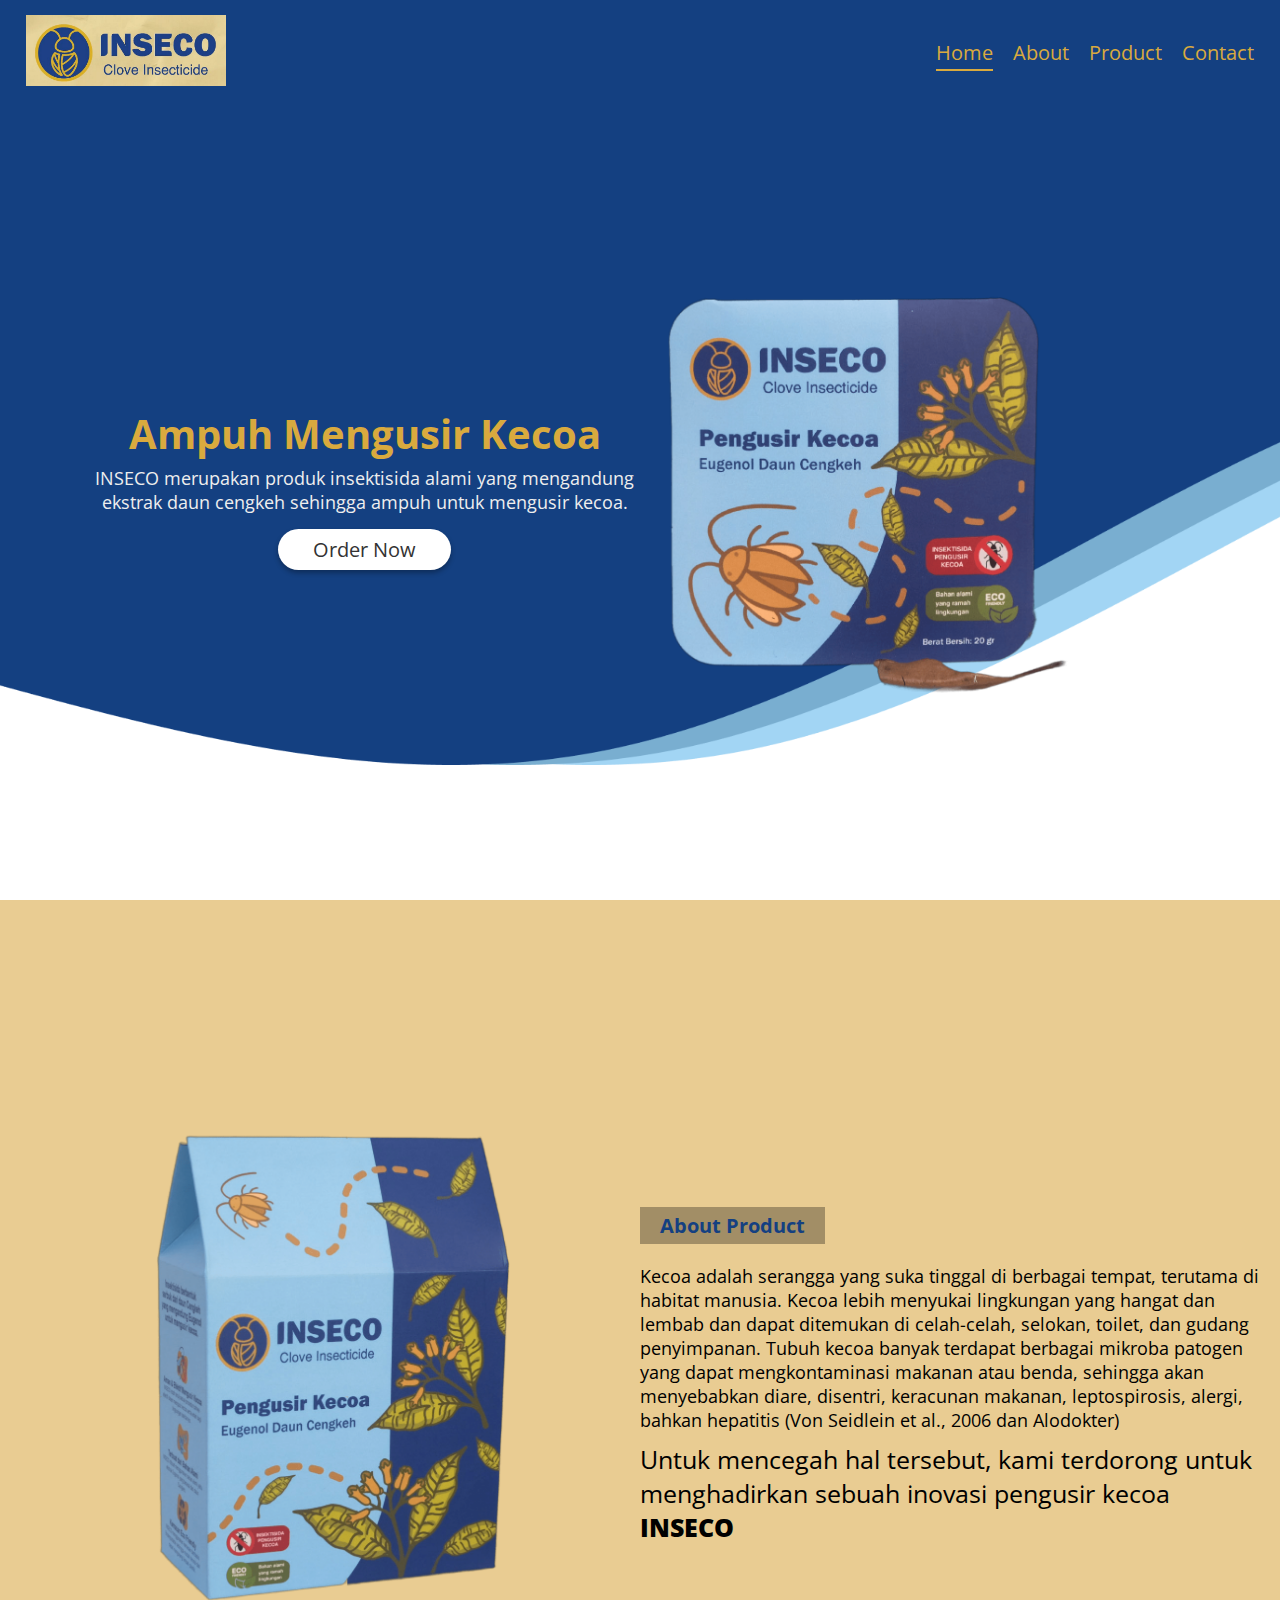
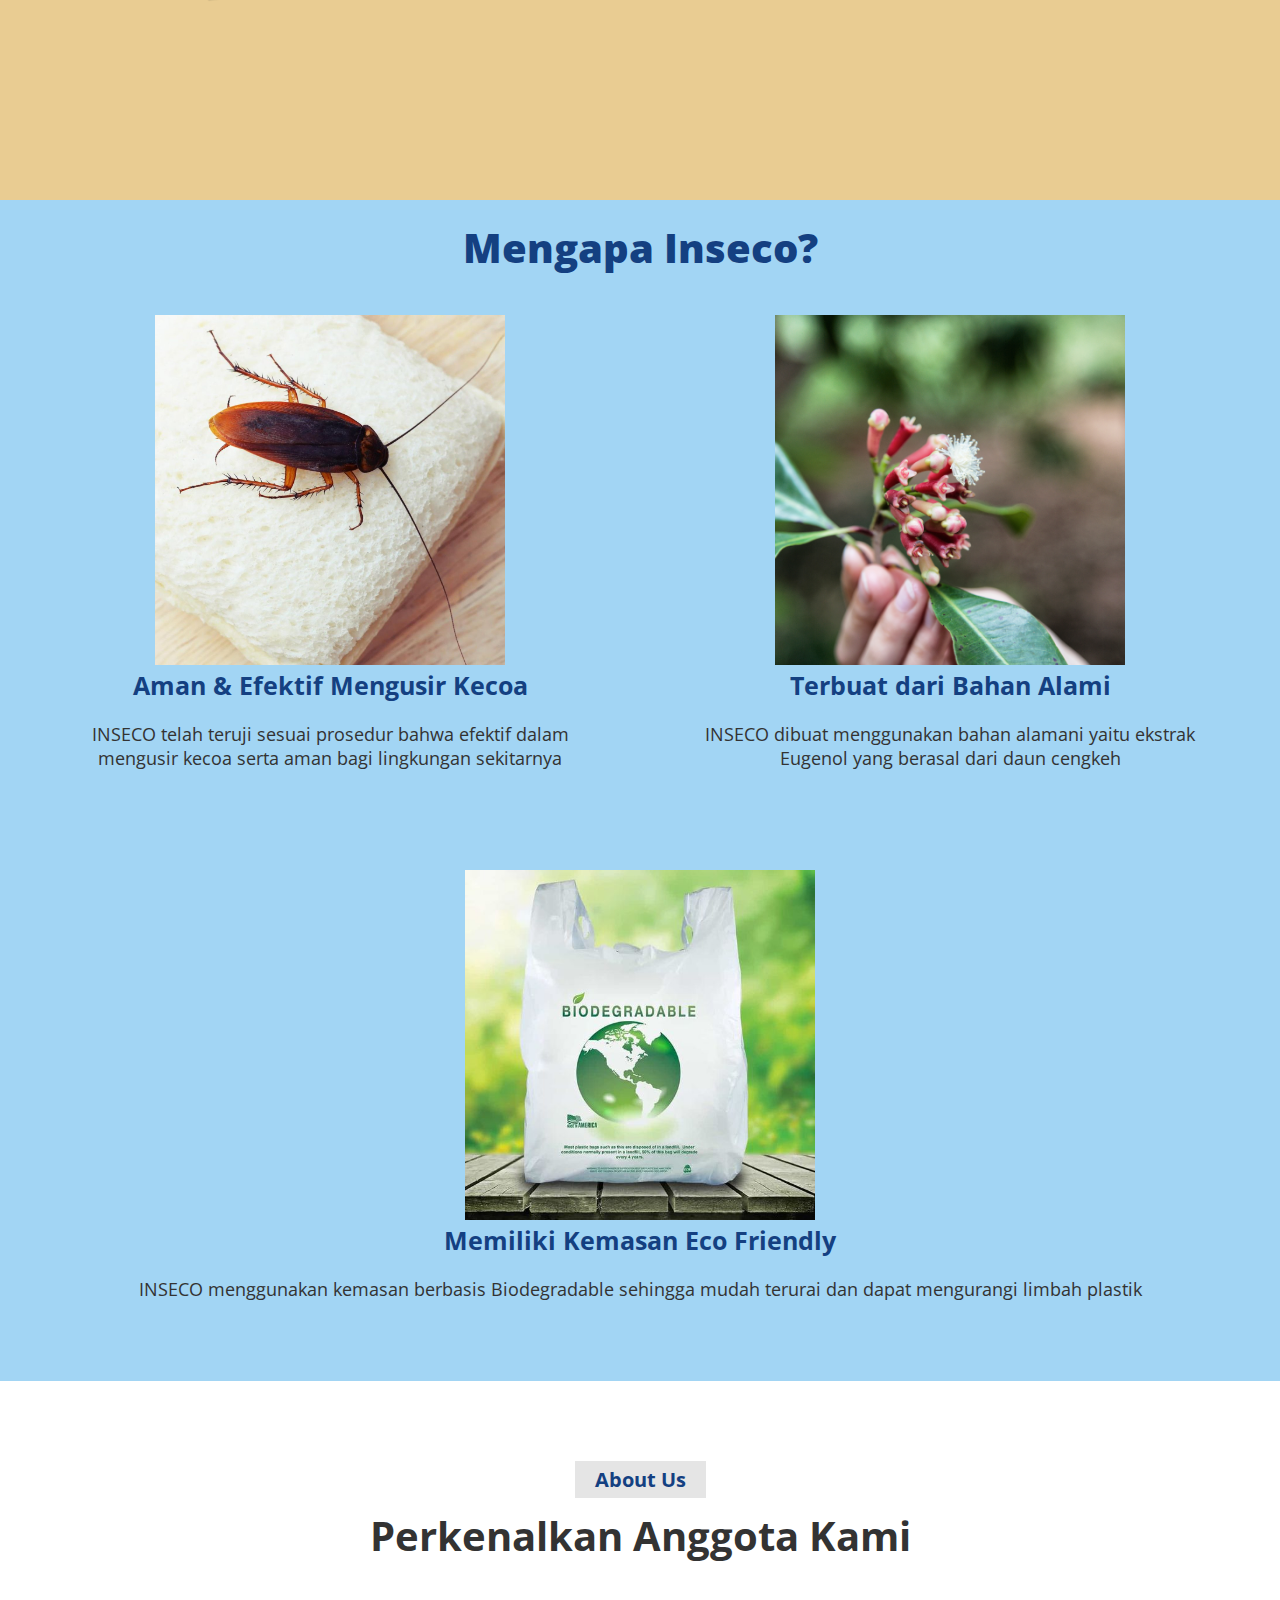
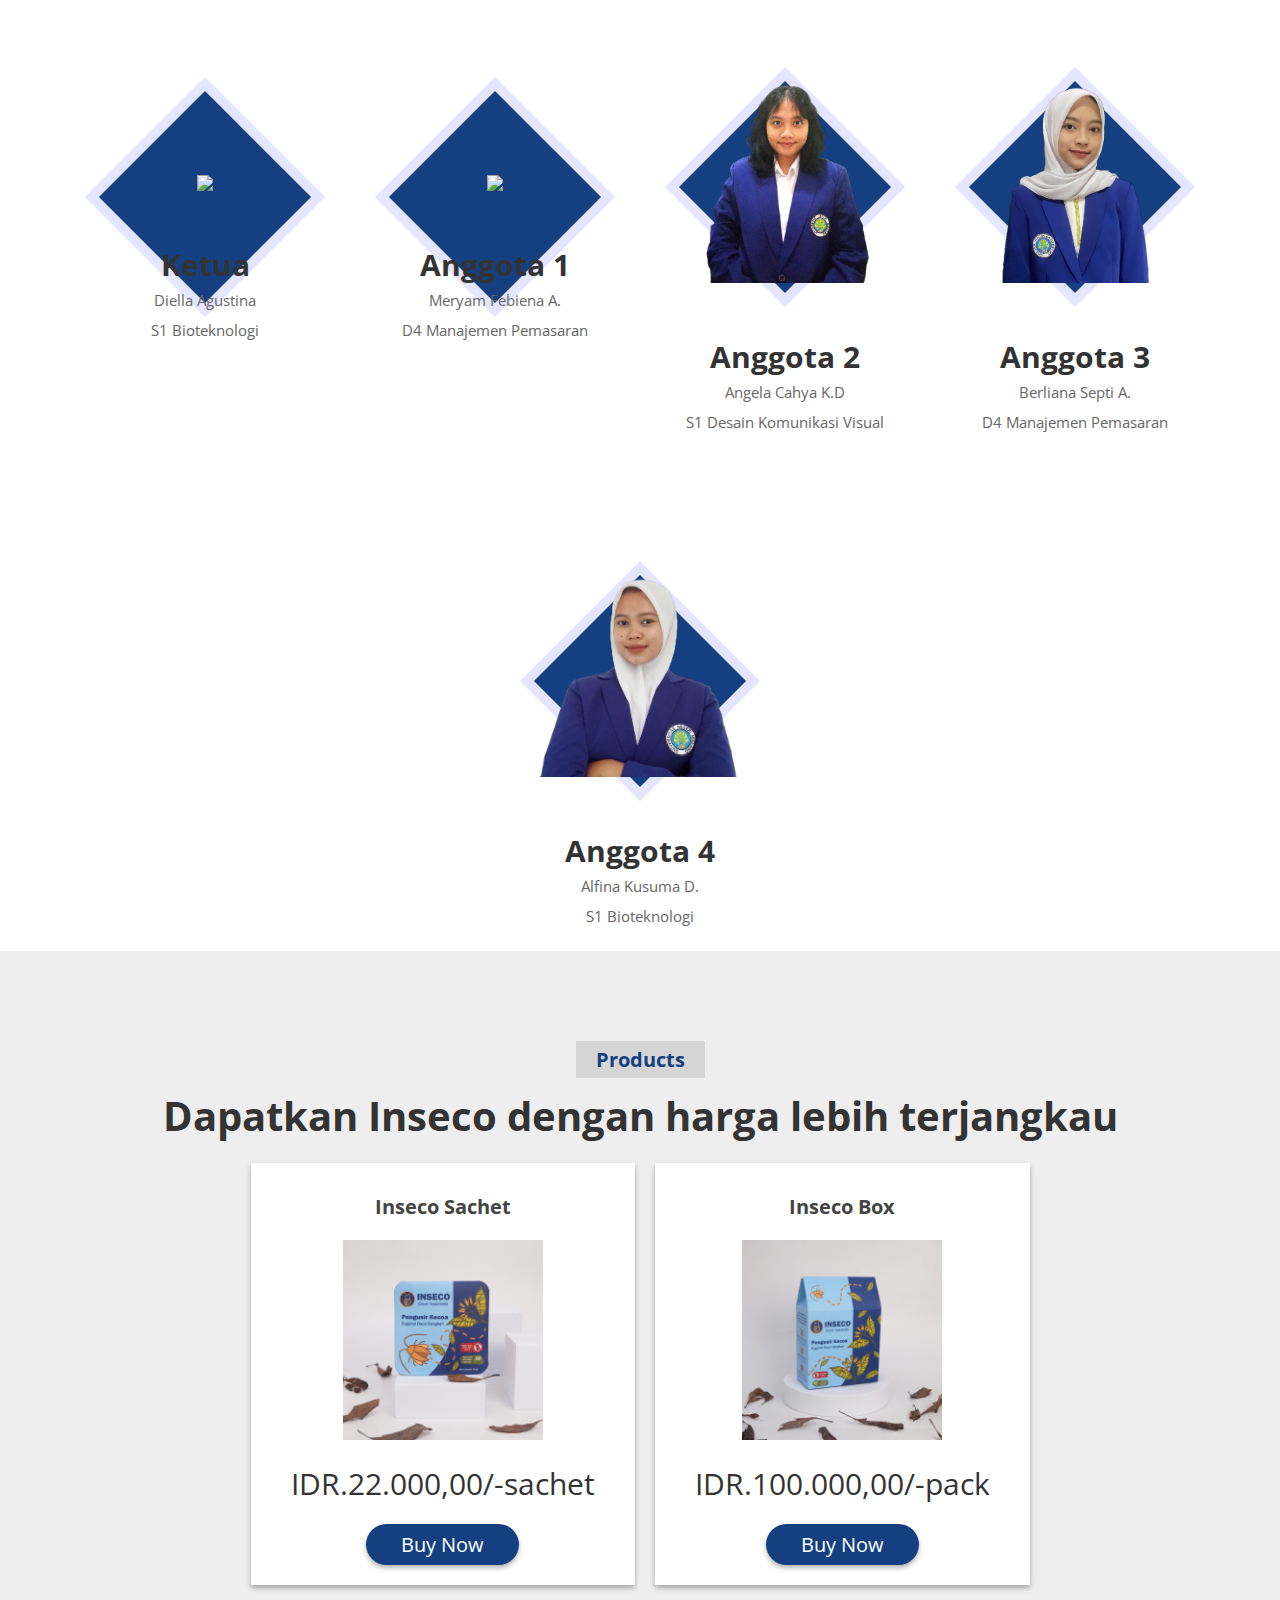
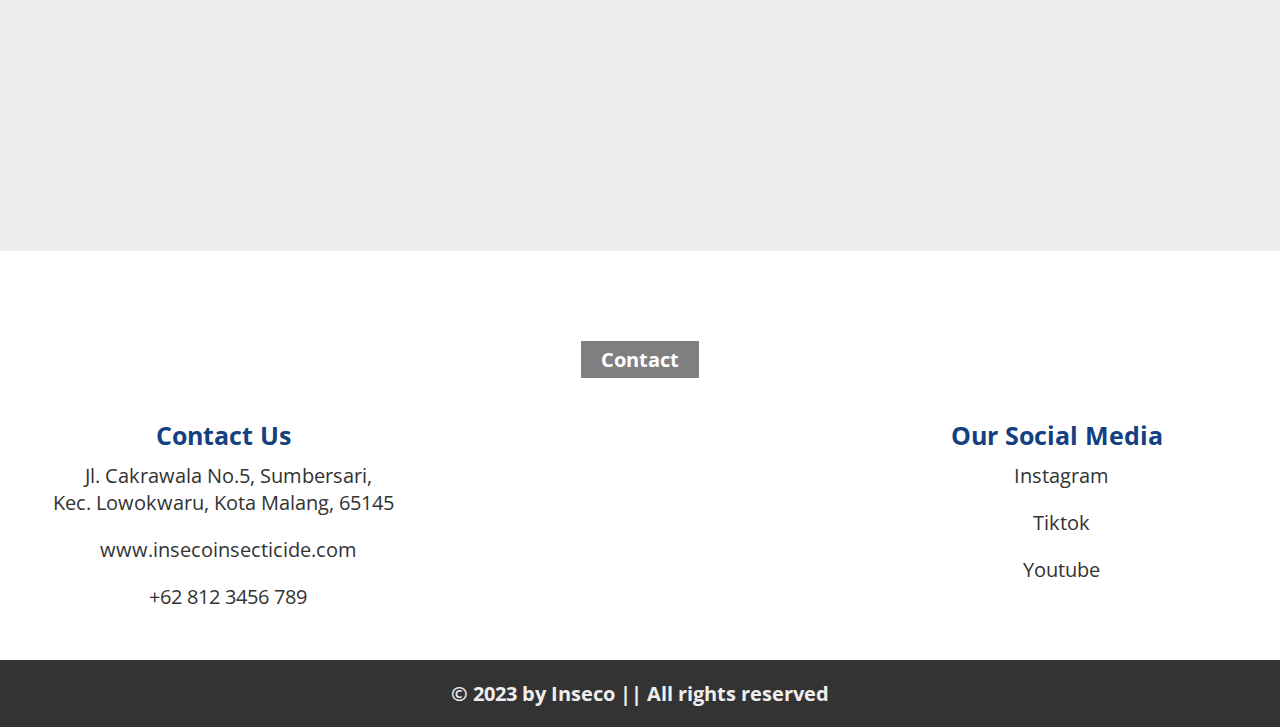
==== commit 3970814d: "- Revisi About us & our team" ====
--- a/index.html
+++ b/index.html
@@ -74,15 +74,20 @@
         <div class="content">
             <h1 class="heading">About Product</h1>
             <p>
-                Kecoa merupakan hewan yang sering tinggal di tempat lembab dan gelap, serta 
-                memakan kotoran, sampah, dan limbah, sehingga kecoa akan membawa mikroba
-                dan mengkontaminasi makanan atau benda yang dilewati. Kecoa juga seringkali
-                membawa banyak virus dan parasit. Tak heran bila kecoak bisa menyebabkan 
-                berbagai macam penyakit seperti <span>diare, disentri, kolera, cacingan, dan demam tifoid</span>.
+                Kecoa adalah serangga yang suka tinggal di berbagai
+                 tempat, terutama di habitat manusia. Kecoa lebih 
+                 menyukai lingkungan yang hangat dan lembab dan 
+                 dapat ditemukan di celah-celah, selokan, toilet, 
+                 dan gudang penyimpanan. Tubuh kecoa banyak terdapat 
+                 berbagai mikroba patogen yang dapat mengkontaminasi 
+                 makanan atau benda, sehingga akan menyebabkan diare, 
+                 disentri, keracunan makanan, leptospirosis, alergi, 
+                 bahkan hepatitis (Von Seidlein et al., 2006 dan Alodokter)
             </p>
             <h3>
-                Untuk mencegah hal tersebut, maka kami terdorong untuk menghadirkan sebuah 
-                inovasi yaitu <span>INSECO</span>
+                Untuk mencegah hal tersebut, kami terdorong untuk 
+                menghadirkan sebuah inovasi pengusir kecoa
+                <span>INSECO</span>
             </h3>
             <!-- <ul>
                 <li> <i class="fas fa-check-double"></i> keunggulan </li>
@@ -151,33 +156,33 @@
                 <p>Diella Agustina</p>
                 <p>S1 Bioteknologi</p>
             </div>
+            
+            <div class="box">
+                <img src="assets/img/c2.png">
+                <h3>Anggota 1</h3>
+                <p>Meryam Febiena A.</p>
+                <p>D4 Manajemen Pemasaran</p>    
+            </div>
+
+            <div class="box">
+                <img src="assets/img/c4.png">
+                <h3>Anggota 2</h3>
+                <p>Angela Cahya K.D</p>    
+                <p>S1 Desain Komunikasi Visual</p>
+            </div>
+
+            <div class="box">
+                <img src="assets/img/c5.png">
+                <h3>Anggota 3</h3>
+                <p>Berliana Septi A.</p>
+                <p>D4 Manajemen Pemasaran</p>    
+            </div>
 
             <div class="box">
                 <img src="assets/img/c3.png">
-                <h3>Anggota 1</h3>
+                <h3>Anggota 4</h3>
                 <p>Alfina Kusuma D.</p> 
                 <p>S1 Bioteknologi</p>   
-            </div>
-
-            <div class="box">
-                <img src="assets/img/c2.png">
-                <h3>Anggota 2</h3>
-                <p>Meryam Febiena A.</p>
-                <p>D4 Manajemen Pemasaran</p>    
-            </div>
-
-            <div class="box">
-                <img src="assets/img/c4.png">
-                <h3>Anggota 3</h3>
-                <p>Angela Cahya K.D</p>    
-                <p>S1 Desain Komunikasi Visual</p>
-            </div>
-
-            <div class="box">
-                <img src="assets/img/c5.png">
-                <h3>Anggota 4</h3>
-                <p>Berliana Septi A.</p>
-                <p>D4 Manajemen Pemasaran</p>    
             </div>
         </div>
 
@@ -343,57 +348,34 @@
     <!-- footer section starts  -->
 
     <section class="footer">
-    <!-- 
-    <div class="box-container">
-
-        <div class="box">
-            <h3>why choose us?</h3>
-            <p>Lorem ipsum dolor sit amet consectetur adipisicing elit. Autem libero ea repellendus aut commodi, sequi praesentium! Neque aliquam excepturi quas.</p>
-        </div>
-
-        <div class="box">
-            <h3>Our Social Media</h3>
-            <a href="#">Instagram</a>
-            <a href="#">Tiktok</a>
-            <a href="#">Youtube</a>
-        </div>
-
-        <div class="box">
-            <h3>Contact Us</h3>
-            <p> <i class="fas fa-map-marker-alt"></i> Jl. Cakrawala No.5, Sumbersari, Kec. Lowokwaru, Kota Malang, 65145 </p>
-            <p> <i class="fas fa-globe"></i> www.inseco.com </p>
-            <p> <i class="fas fa-phone"></i> +62 812 3456 789</p>
-        </div>
-
-    </div> -->
-
-    <h1 class="credit">&#169; 2023 by Inseco || All rights reserved</h1>
-
-    </section>
-
+        <!-- 
+        <div class="box-container">
+
+            <div class="box">
+                <h3>why choose us?</h3>
+                <p>Lorem ipsum dolor sit amet consectetur adipisicing elit. Autem libero ea repellendus aut commodi, sequi praesentium! Neque aliquam excepturi quas.</p>
+            </div>
+
+            <div class="box">
+                <h3>Our Social Media</h3>
+                <a href="#">Instagram</a>
+                <a href="#">Tiktok</a>
+                <a href="#">Youtube</a>
+            </div>
+
+            <div class="box">
+                <h3>Contact Us</h3>
+                <p> <i class="fas fa-map-marker-alt"></i> Jl. Cakrawala No.5, Sumbersari, Kec. Lowokwaru, Kota Malang, 65145 </p>
+                <p> <i class="fas fa-globe"></i> www.inseco.com </p>
+                <p> <i class="fas fa-phone"></i> +62 812 3456 789</p>
+            </div>
+
+        </div> -->
+
+        <h1 class="credit">&#169; 2023 by Inseco || All rights reserved</h1>
+
+    </section>
     <!-- footer section ends -->
-
-
-
-
-
-
-
-
-
-
-
-
-
-
-
-
-
-
-
-
-
-
 
     <!-- jquery cdn link  -->
     <script src="https://cdnjs.cloudflare.com/ajax/libs/jquery/3.5.1/jquery.min.js"></script>
